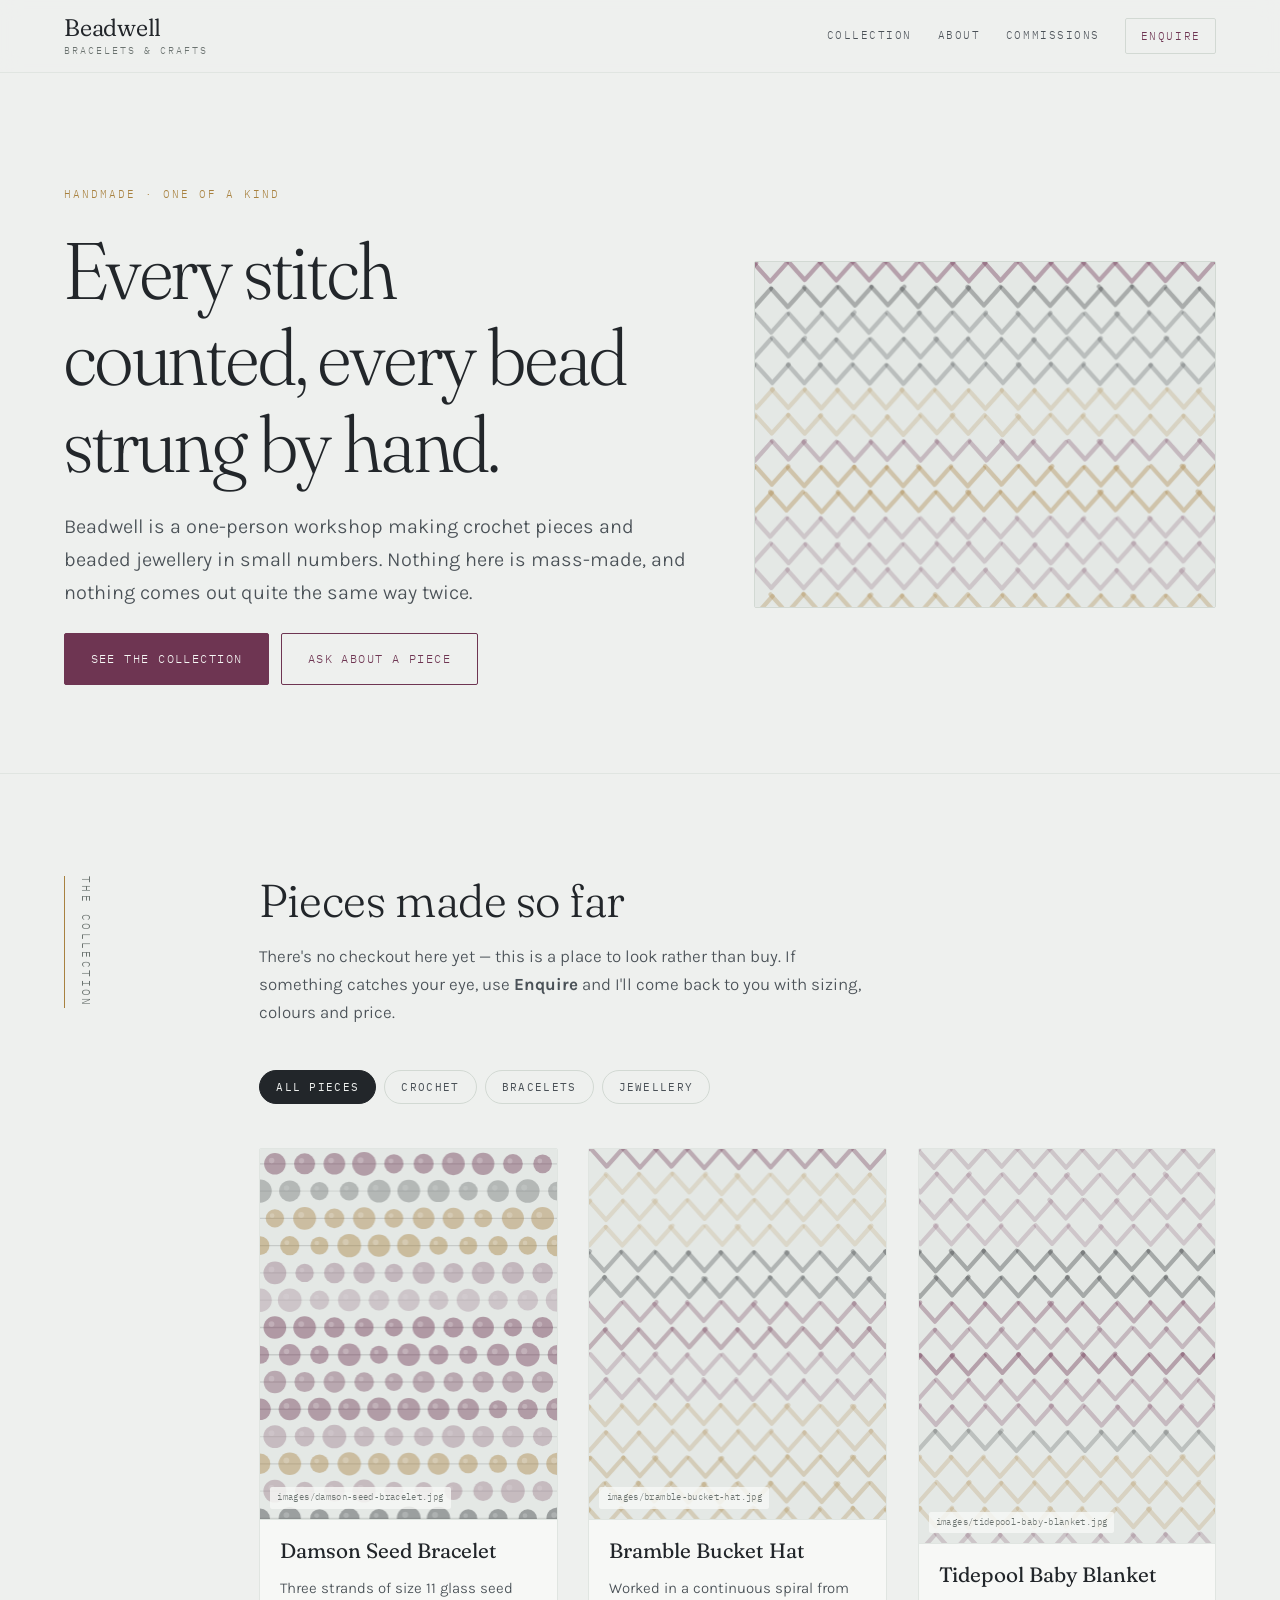
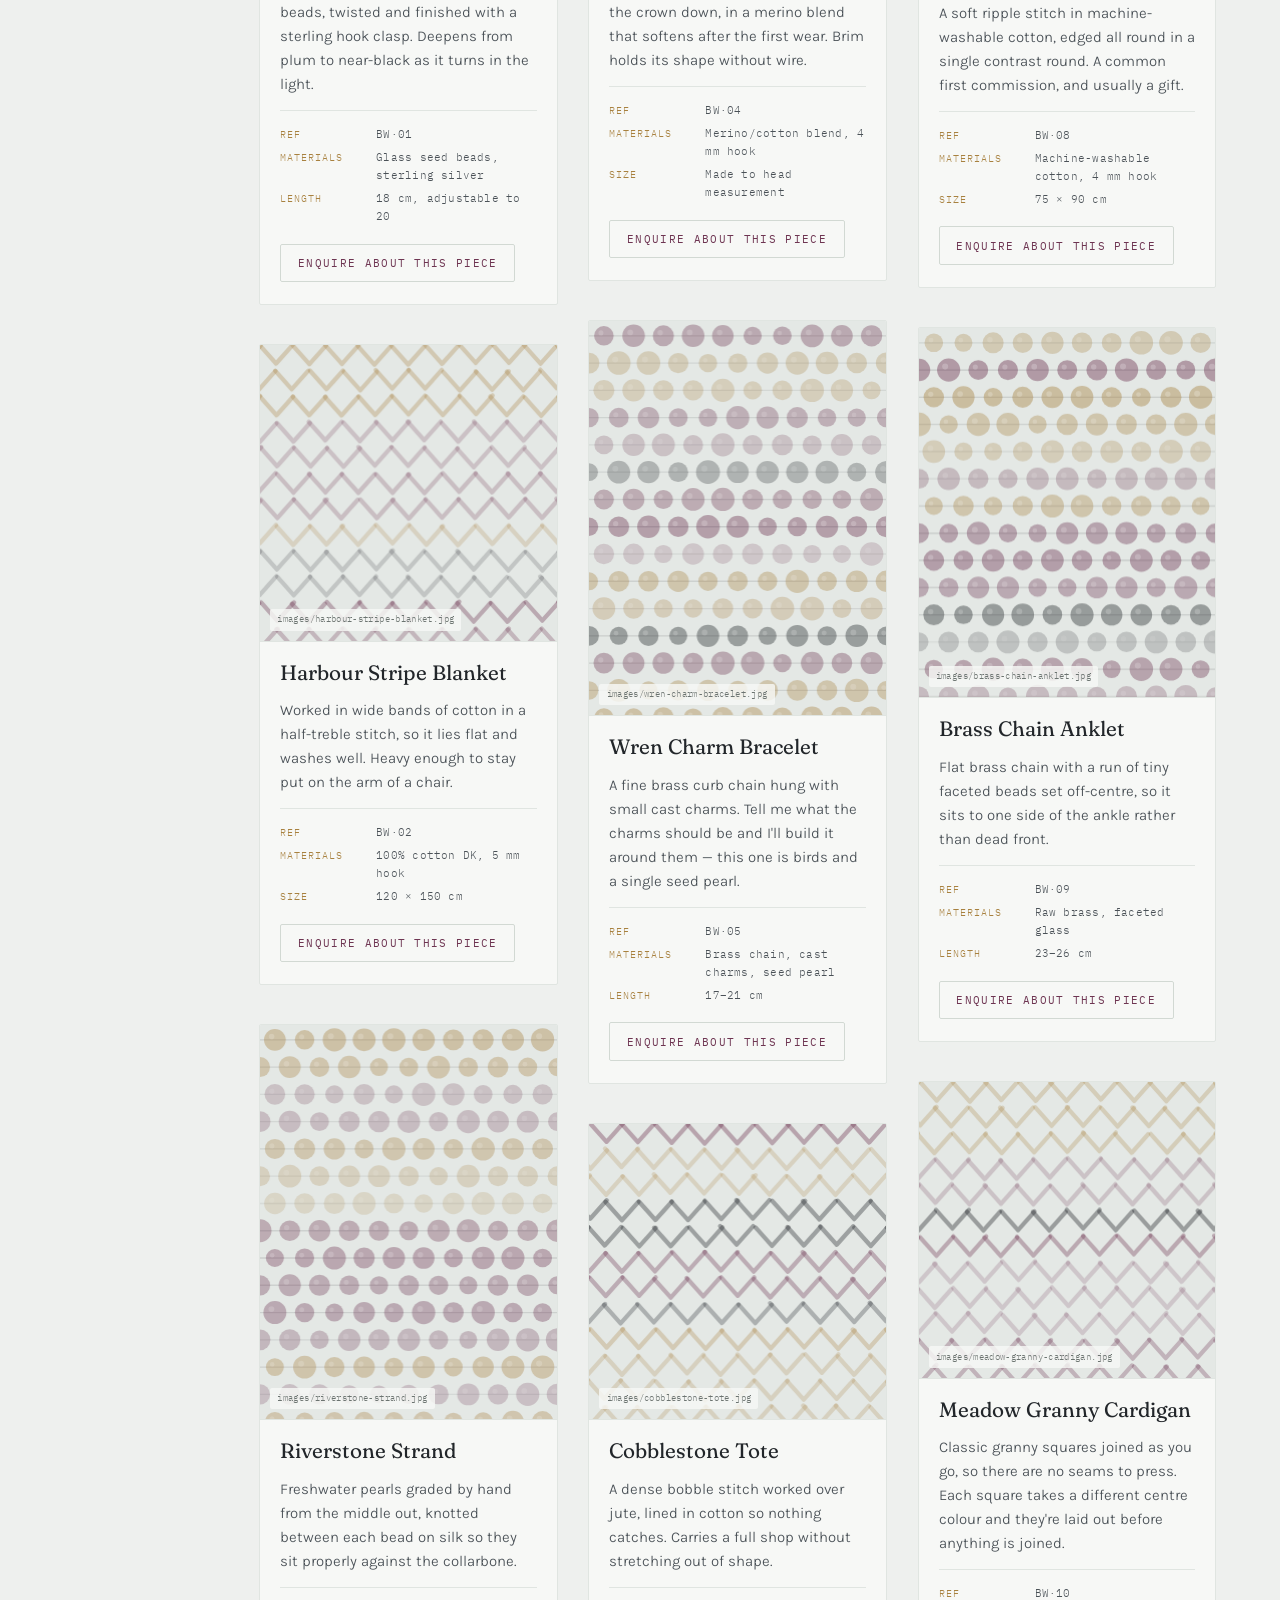
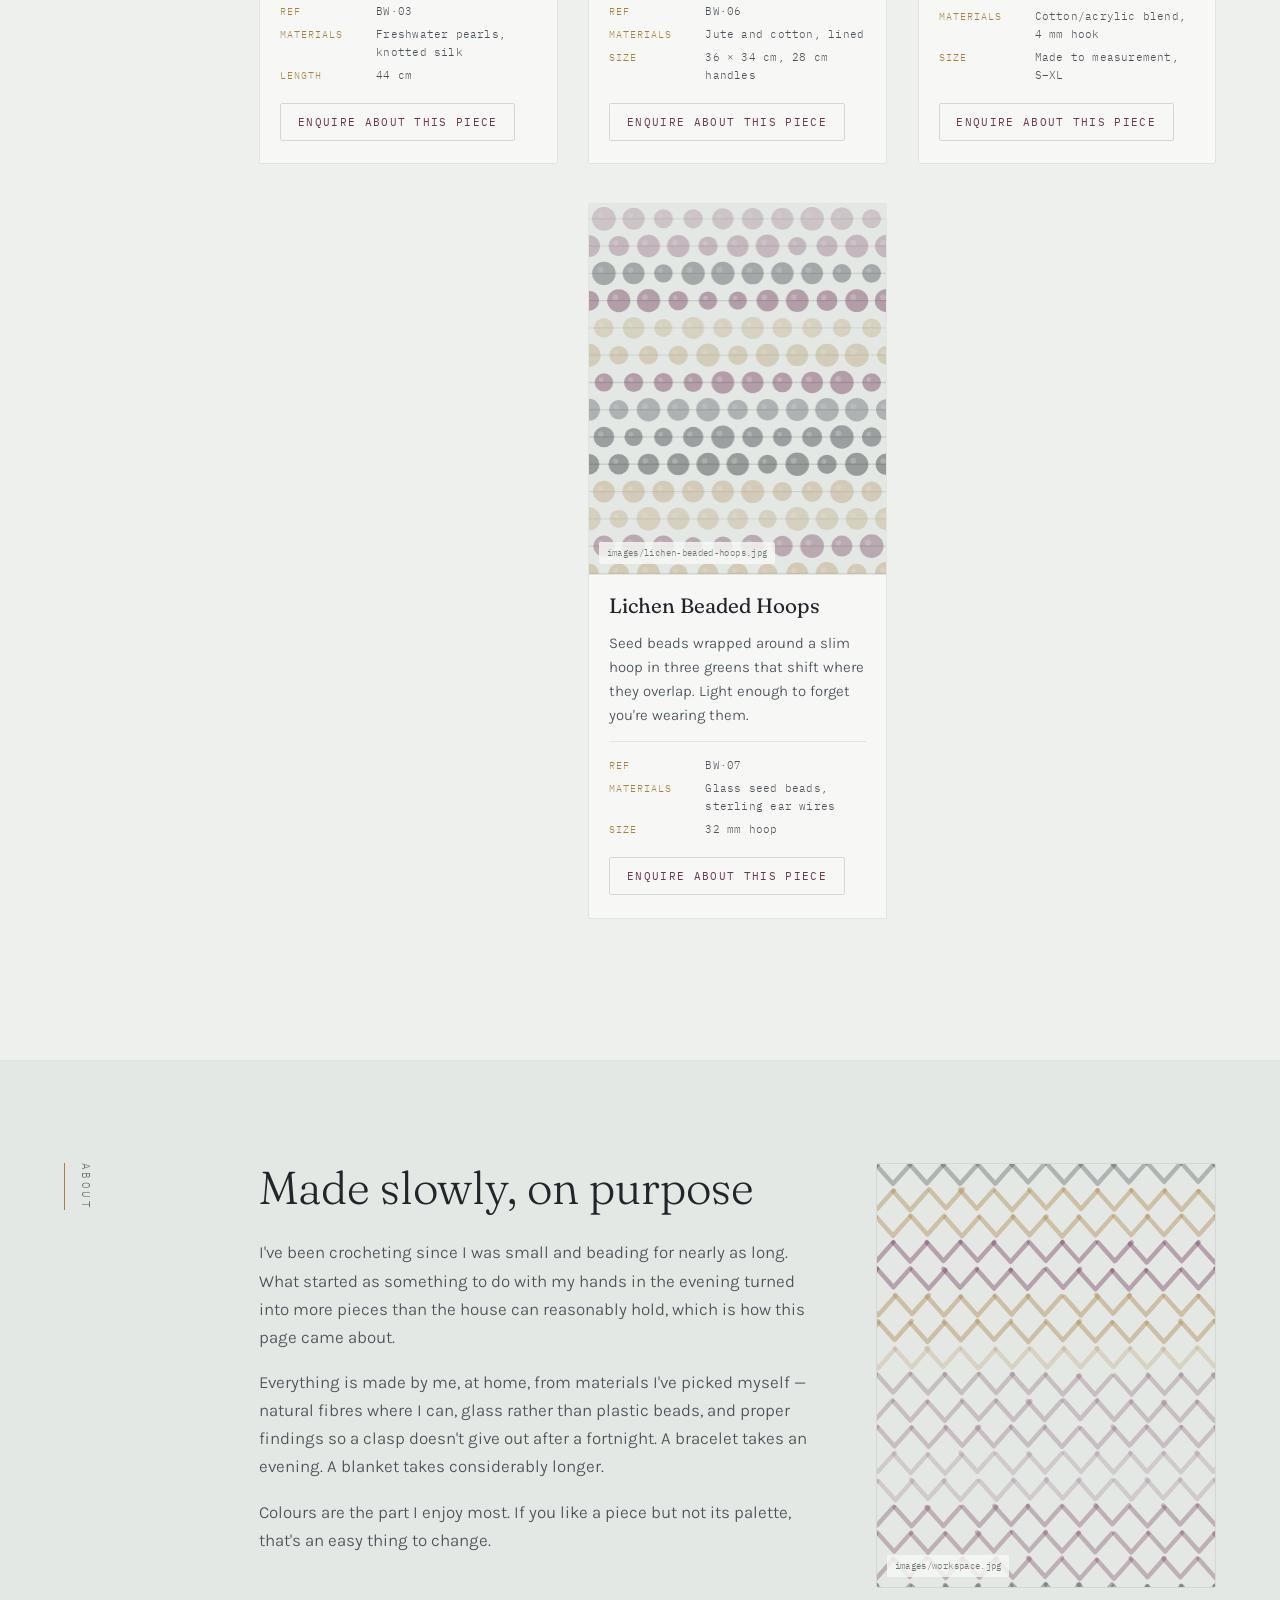
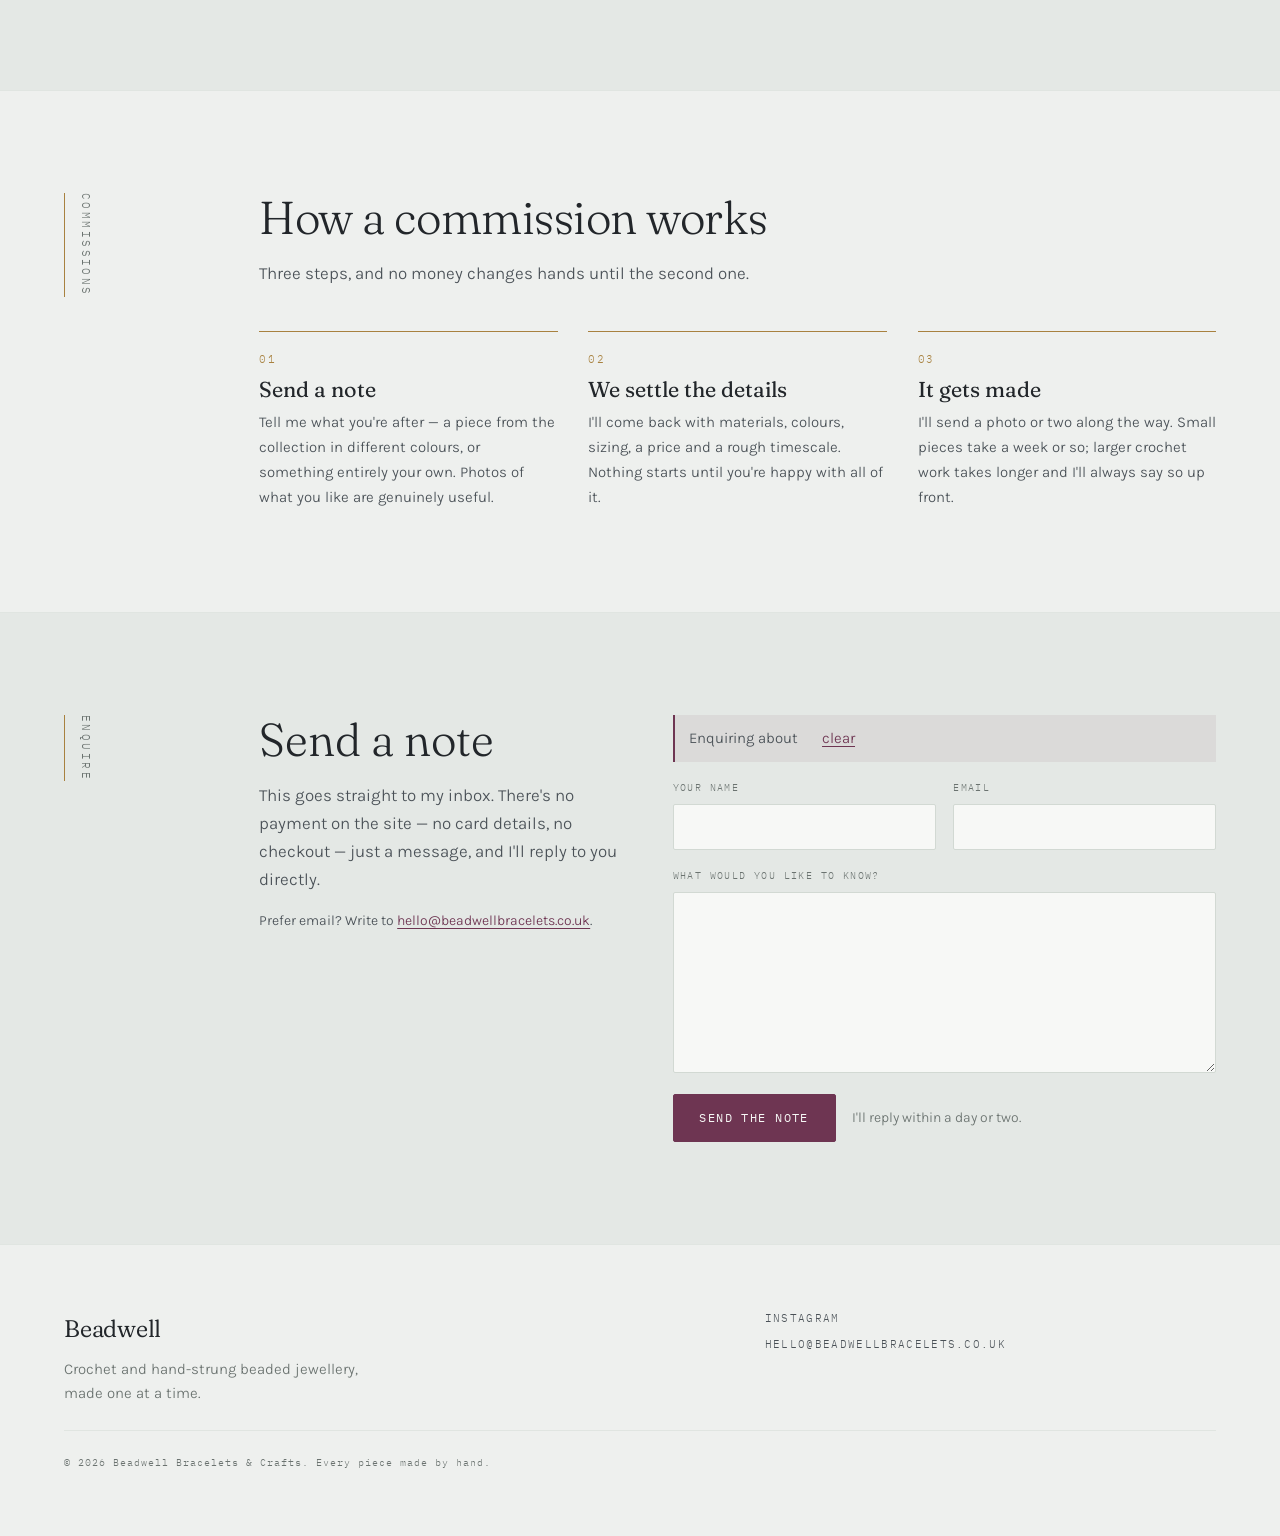
==== index.html @ 26af4a10 "Add Beadwell Bracelets & Crafts showcase site A static showcase site for crochet work and handmade b" ====
<!doctype html>
<html lang="en-GB">
<head>
<meta charset="utf-8">
<meta name="viewport" content="width=device-width, initial-scale=1">
<title>Beadwell Bracelets &amp; Crafts</title>
<meta name="description" content="A small workshop making crochet pieces and hand-strung beaded jewellery, one at a time. Browse the collection and send a note about anything that catches your eye.">
<meta name="theme-color" content="#EEF0EE">

<!-- Social sharing. Replace images/share.jpg with a 1200x630 photo when you have one. -->
<meta property="og:type" content="website">
<meta property="og:title" content="Beadwell Bracelets &amp; Crafts">
<meta property="og:description" content="Crochet pieces and hand-strung beaded jewellery, made one at a time.">
<meta property="og:image" content="images/share.jpg">

<link rel="icon" href="data:image/svg+xml,%3Csvg xmlns='http://www.w3.org/2000/svg' viewBox='0 0 32 32'%3E%3Ccircle cx='16' cy='16' r='15' fill='%236E3552'/%3E%3Ccircle cx='16' cy='16' r='6.5' fill='none' stroke='%23EEF0EE' stroke-width='2.4'/%3E%3Ccircle cx='16' cy='5.5' r='2.6' fill='%23EEF0EE'/%3E%3C/svg%3E">

<link rel="preconnect" href="https://fonts.googleapis.com">
<link rel="preconnect" href="https://fonts.gstatic.com" crossorigin>
<link rel="stylesheet" href="https://fonts.googleapis.com/css2?family=Fraunces:SOFT,WONK,opsz,wght@0..100,0..1,9..144,300..700&family=Karla:wght@300..700&family=IBM+Plex+Mono:wght@400;500&display=swap">
<link rel="stylesheet" href="assets/style.css">
</head>
<body>

<a class="skip" href="#collection">Skip to the collection</a>

<header class="site-head">
  <a class="wordmark" href="#top">
    <span class="wordmark__main">Beadwell</span>
    <span class="wordmark__sub">Bracelets &amp; Crafts</span>
  </a>
  <nav class="site-nav" aria-label="Main">
    <a href="#collection">Collection</a>
    <a href="#about">About</a>
    <a href="#commissions">Commissions</a>
    <a href="#enquire" class="nav-cta">Enquire</a>
  </nav>
</header>

<main id="top">

  <!-- ── Hero ─────────────────────────────────────────────── -->
  <section class="hero">
    <div class="hero__text">
      <p class="eyebrow reveal">Handmade · One of a kind</p>
      <h1 class="reveal">Every stitch counted, every bead strung by hand.</h1>
      <p class="lede reveal">Beadwell is a one-person workshop making crochet pieces and beaded
        jewellery in small numbers. Nothing here is mass-made, and nothing comes out quite the
        same way twice.</p>
      <div class="hero__actions reveal">
        <a class="btn btn--solid" href="#collection">See the collection</a>
        <a class="btn btn--ghost" href="#enquire">Ask about a piece</a>
      </div>
    </div>
    <figure class="hero__swatch reveal" aria-hidden="true">
      <canvas class="texture" data-texture="stitch" data-seed="beadwell-hero"></canvas>
    </figure>
  </section>

  <!-- ── Collection ───────────────────────────────────────── -->
  <section id="collection" class="section">
    <div class="spine" aria-hidden="true"><span>The Collection</span></div>

    <div class="section__body">
      <header class="section__head">
        <h2>Pieces made so far</h2>
        <p class="note">There's no checkout here yet — this is a place to look rather than buy.
          If something catches your eye, use <strong>Enquire</strong> and I'll come back to you
          with sizing, colours and price.</p>
      </header>

      <div class="filters" role="group" aria-label="Filter the collection">
        <button type="button" class="chip is-active" data-filter="all" aria-pressed="true">All pieces</button>
        <button type="button" class="chip" data-filter="crochet" aria-pressed="false">Crochet</button>
        <button type="button" class="chip" data-filter="bracelets" aria-pressed="false">Bracelets</button>
        <button type="button" class="chip" data-filter="jewellery" aria-pressed="false">Jewellery</button>
      </div>

      <!-- Each card: set --img to a real photo in images/ and it replaces the woven texture.
           Keep the ratio class to control how tall the card sits in the grid. -->
      <div class="grid" id="grid">

        <article class="piece" data-cat="bracelets">
          <div class="piece__media ratio-45" style="--img:url('images/damson-seed-bracelet.jpg')">
            <canvas class="texture" data-texture="bead" data-seed="damson-seed"></canvas>
            <span class="filehint">images/damson-seed-bracelet.jpg</span>
          </div>
          <div class="piece__body">
            <h3>Damson Seed Bracelet</h3>
            <p>Three strands of size 11 glass seed beads, twisted and finished with a sterling
              hook clasp. Deepens from plum to near-black as it turns in the light.</p>
            <dl class="spec">
              <div><dt>Ref</dt><dd>BW·01</dd></div>
              <div><dt>Materials</dt><dd>Glass seed beads, sterling silver</dd></div>
              <div><dt>Length</dt><dd>18 cm, adjustable to 20</dd></div>
            </dl>
            <button type="button" class="enquire-btn" data-piece="Damson Seed Bracelet" data-ref="BW·01">Enquire about this piece</button>
          </div>
        </article>

        <article class="piece" data-cat="crochet">
          <div class="piece__media ratio-11" style="--img:url('images/harbour-stripe-blanket.jpg')">
            <canvas class="texture" data-texture="stitch" data-seed="harbour-stripe"></canvas>
            <span class="filehint">images/harbour-stripe-blanket.jpg</span>
          </div>
          <div class="piece__body">
            <h3>Harbour Stripe Blanket</h3>
            <p>Worked in wide bands of cotton in a half-treble stitch, so it lies flat and washes
              well. Heavy enough to stay put on the arm of a chair.</p>
            <dl class="spec">
              <div><dt>Ref</dt><dd>BW·02</dd></div>
              <div><dt>Materials</dt><dd>100% cotton DK, 5 mm hook</dd></div>
              <div><dt>Size</dt><dd>120 × 150 cm</dd></div>
            </dl>
            <button type="button" class="enquire-btn" data-piece="Harbour Stripe Blanket" data-ref="BW·02">Enquire about this piece</button>
          </div>
        </article>

        <article class="piece" data-cat="jewellery">
          <div class="piece__media ratio-34" style="--img:url('images/riverstone-strand.jpg')">
            <canvas class="texture" data-texture="bead" data-seed="riverstone"></canvas>
            <span class="filehint">images/riverstone-strand.jpg</span>
          </div>
          <div class="piece__body">
            <h3>Riverstone Strand</h3>
            <p>Freshwater pearls graded by hand from the middle out, knotted between each bead on
              silk so they sit properly against the collarbone.</p>
            <dl class="spec">
              <div><dt>Ref</dt><dd>BW·03</dd></div>
              <div><dt>Materials</dt><dd>Freshwater pearls, knotted silk</dd></div>
              <div><dt>Length</dt><dd>44 cm</dd></div>
            </dl>
            <button type="button" class="enquire-btn" data-piece="Riverstone Strand" data-ref="BW·03">Enquire about this piece</button>
          </div>
        </article>

        <article class="piece" data-cat="crochet">
          <div class="piece__media ratio-45" style="--img:url('images/bramble-bucket-hat.jpg')">
            <canvas class="texture" data-texture="stitch" data-seed="bramble-hat"></canvas>
            <span class="filehint">images/bramble-bucket-hat.jpg</span>
          </div>
          <div class="piece__body">
            <h3>Bramble Bucket Hat</h3>
            <p>Worked in a continuous spiral from the crown down, in a merino blend that softens
              after the first wear. Brim holds its shape without wire.</p>
            <dl class="spec">
              <div><dt>Ref</dt><dd>BW·04</dd></div>
              <div><dt>Materials</dt><dd>Merino/cotton blend, 4 mm hook</dd></div>
              <div><dt>Size</dt><dd>Made to head measurement</dd></div>
            </dl>
            <button type="button" class="enquire-btn" data-piece="Bramble Bucket Hat" data-ref="BW·04">Enquire about this piece</button>
          </div>
        </article>

        <article class="piece" data-cat="bracelets">
          <div class="piece__media ratio-34" style="--img:url('images/wren-charm-bracelet.jpg')">
            <canvas class="texture" data-texture="bead" data-seed="wren-charm"></canvas>
            <span class="filehint">images/wren-charm-bracelet.jpg</span>
          </div>
          <div class="piece__body">
            <h3>Wren Charm Bracelet</h3>
            <p>A fine brass curb chain hung with small cast charms. Tell me what the charms should
              be and I'll build it around them — this one is birds and a single seed pearl.</p>
            <dl class="spec">
              <div><dt>Ref</dt><dd>BW·05</dd></div>
              <div><dt>Materials</dt><dd>Brass chain, cast charms, seed pearl</dd></div>
              <div><dt>Length</dt><dd>17–21 cm</dd></div>
            </dl>
            <button type="button" class="enquire-btn" data-piece="Wren Charm Bracelet" data-ref="BW·05">Enquire about this piece</button>
          </div>
        </article>

        <article class="piece" data-cat="crochet">
          <div class="piece__media ratio-11" style="--img:url('images/cobblestone-tote.jpg')">
            <canvas class="texture" data-texture="stitch" data-seed="cobblestone"></canvas>
            <span class="filehint">images/cobblestone-tote.jpg</span>
          </div>
          <div class="piece__body">
            <h3>Cobblestone Tote</h3>
            <p>A dense bobble stitch worked over jute, lined in cotton so nothing catches. Carries
              a full shop without stretching out of shape.</p>
            <dl class="spec">
              <div><dt>Ref</dt><dd>BW·06</dd></div>
              <div><dt>Materials</dt><dd>Jute and cotton, lined</dd></div>
              <div><dt>Size</dt><dd>36 × 34 cm, 28 cm handles</dd></div>
            </dl>
            <button type="button" class="enquire-btn" data-piece="Cobblestone Tote" data-ref="BW·06">Enquire about this piece</button>
          </div>
        </article>

        <article class="piece" data-cat="jewellery">
          <div class="piece__media ratio-45" style="--img:url('images/lichen-beaded-hoops.jpg')">
            <canvas class="texture" data-texture="bead" data-seed="lichen-hoops"></canvas>
            <span class="filehint">images/lichen-beaded-hoops.jpg</span>
          </div>
          <div class="piece__body">
            <h3>Lichen Beaded Hoops</h3>
            <p>Seed beads wrapped around a slim hoop in three greens that shift where they overlap.
              Light enough to forget you're wearing them.</p>
            <dl class="spec">
              <div><dt>Ref</dt><dd>BW·07</dd></div>
              <div><dt>Materials</dt><dd>Glass seed beads, sterling ear wires</dd></div>
              <div><dt>Size</dt><dd>32 mm hoop</dd></div>
            </dl>
            <button type="button" class="enquire-btn" data-piece="Lichen Beaded Hoops" data-ref="BW·07">Enquire about this piece</button>
          </div>
        </article>

        <article class="piece" data-cat="crochet">
          <div class="piece__media ratio-34" style="--img:url('images/tidepool-baby-blanket.jpg')">
            <canvas class="texture" data-texture="stitch" data-seed="tidepool"></canvas>
            <span class="filehint">images/tidepool-baby-blanket.jpg</span>
          </div>
          <div class="piece__body">
            <h3>Tidepool Baby Blanket</h3>
            <p>A soft ripple stitch in machine-washable cotton, edged all round in a single
              contrast round. A common first commission, and usually a gift.</p>
            <dl class="spec">
              <div><dt>Ref</dt><dd>BW·08</dd></div>
              <div><dt>Materials</dt><dd>Machine-washable cotton, 4 mm hook</dd></div>
              <div><dt>Size</dt><dd>75 × 90 cm</dd></div>
            </dl>
            <button type="button" class="enquire-btn" data-piece="Tidepool Baby Blanket" data-ref="BW·08">Enquire about this piece</button>
          </div>
        </article>

        <article class="piece" data-cat="bracelets">
          <div class="piece__media ratio-45" style="--img:url('images/brass-chain-anklet.jpg')">
            <canvas class="texture" data-texture="bead" data-seed="brass-anklet"></canvas>
            <span class="filehint">images/brass-chain-anklet.jpg</span>
          </div>
          <div class="piece__body">
            <h3>Brass Chain Anklet</h3>
            <p>Flat brass chain with a run of tiny faceted beads set off-centre, so it sits to one
              side of the ankle rather than dead front.</p>
            <dl class="spec">
              <div><dt>Ref</dt><dd>BW·09</dd></div>
              <div><dt>Materials</dt><dd>Raw brass, faceted glass</dd></div>
              <div><dt>Length</dt><dd>23–26 cm</dd></div>
            </dl>
            <button type="button" class="enquire-btn" data-piece="Brass Chain Anklet" data-ref="BW·09">Enquire about this piece</button>
          </div>
        </article>

        <article class="piece" data-cat="crochet">
          <div class="piece__media ratio-11" style="--img:url('images/meadow-granny-cardigan.jpg')">
            <canvas class="texture" data-texture="stitch" data-seed="meadow-cardi"></canvas>
            <span class="filehint">images/meadow-granny-cardigan.jpg</span>
          </div>
          <div class="piece__body">
            <h3>Meadow Granny Cardigan</h3>
            <p>Classic granny squares joined as you go, so there are no seams to press. Each square
              takes a different centre colour and they're laid out before anything is joined.</p>
            <dl class="spec">
              <div><dt>Ref</dt><dd>BW·10</dd></div>
              <div><dt>Materials</dt><dd>Cotton/acrylic blend, 4 mm hook</dd></div>
              <div><dt>Size</dt><dd>Made to measurement, S–XL</dd></div>
            </dl>
            <button type="button" class="enquire-btn" data-piece="Meadow Granny Cardigan" data-ref="BW·10">Enquire about this piece</button>
          </div>
        </article>

      </div>
      <p class="empty" id="empty" hidden>Nothing in that category yet — try <button type="button" class="linkish" data-filter="all">all pieces</button>.</p>
    </div>
  </section>

  <!-- ── About ────────────────────────────────────────────── -->
  <section id="about" class="section section--alt">
    <div class="spine" aria-hidden="true"><span>About</span></div>
    <div class="section__body about">
      <div class="about__text">
        <h2>Made slowly, on purpose</h2>
        <p>I've been crocheting since I was small and beading for nearly as long. What started as
          something to do with my hands in the evening turned into more pieces than the house can
          reasonably hold, which is how this page came about.</p>
        <p>Everything is made by me, at home, from materials I've picked myself — natural fibres
          where I can, glass rather than plastic beads, and proper findings so a clasp doesn't
          give out after a fortnight. A bracelet takes an evening. A blanket takes considerably
          longer.</p>
        <p>Colours are the part I enjoy most. If you like a piece but not its palette, that's an
          easy thing to change.</p>
      </div>
      <figure class="about__swatch" aria-hidden="true">
        <div class="piece__media ratio-45" style="--img:url('images/workspace.jpg')">
          <canvas class="texture" data-texture="stitch" data-seed="workbench"></canvas>
          <span class="filehint">images/workspace.jpg</span>
        </div>
      </figure>
    </div>
  </section>

  <!-- ── Commissions ──────────────────────────────────────── -->
  <section id="commissions" class="section">
    <div class="spine" aria-hidden="true"><span>Commissions</span></div>
    <div class="section__body">
      <header class="section__head">
        <h2>How a commission works</h2>
        <p class="note">Three steps, and no money changes hands until the second one.</p>
      </header>
      <ol class="steps">
        <li>
          <span class="steps__num">01</span>
          <h3>Send a note</h3>
          <p>Tell me what you're after — a piece from the collection in different colours, or
            something entirely your own. Photos of what you like are genuinely useful.</p>
        </li>
        <li>
          <span class="steps__num">02</span>
          <h3>We settle the details</h3>
          <p>I'll come back with materials, colours, sizing, a price and a rough timescale. Nothing
            starts until you're happy with all of it.</p>
        </li>
        <li>
          <span class="steps__num">03</span>
          <h3>It gets made</h3>
          <p>I'll send a photo or two along the way. Small pieces take a week or so; larger crochet
            work takes longer and I'll always say so up front.</p>
        </li>
      </ol>
    </div>
  </section>

  <!-- ── Enquire ──────────────────────────────────────────── -->
  <section id="enquire" class="section section--alt">
    <div class="spine" aria-hidden="true"><span>Enquire</span></div>
    <div class="section__body enquire">
      <div class="enquire__intro">
        <h2>Send a note</h2>
        <p>This goes straight to my inbox. There's no payment on the site — no card details, no
          checkout — just a message, and I'll reply to you directly.</p>
        <p class="fineprint">Prefer email? Write to
          <!-- EDIT: swap this for your real address (it appears twice: here and in the footer). -->
          <a href="mailto:hello@beadwellbracelets.co.uk">hello@beadwellbracelets.co.uk</a>.</p>
      </div>

      <form class="form" name="enquiry" method="POST" data-netlify="true" netlify-honeypot="bot-field" action="/thanks.html">
        <input type="hidden" name="form-name" value="enquiry">
        <p class="hp"><label>Leave this empty <input name="bot-field" tabindex="-1" autocomplete="off"></label></p>

        <div class="field-row" id="about-piece" hidden>
          <p class="about-piece__label">
            Enquiring about <strong id="about-piece__name"></strong>
            <span class="mono" id="about-piece__ref"></span>
            <button type="button" class="linkish" id="clear-piece">clear</button>
          </p>
          <input type="hidden" name="piece" id="piece-field" value="">
        </div>

        <div class="field-row two">
          <p class="field">
            <label for="name">Your name</label>
            <input id="name" name="name" type="text" autocomplete="name" required>
          </p>
          <p class="field">
            <label for="email">Email</label>
            <input id="email" name="email" type="email" autocomplete="email" required>
          </p>
        </div>

        <p class="field">
          <label for="message">What would you like to know?</label>
          <textarea id="message" name="message" rows="6" required></textarea>
        </p>

        <div class="form__foot">
          <button type="submit" class="btn btn--solid">Send the note</button>
          <span class="fineprint">I'll reply within a day or two.</span>
        </div>
        <p class="form__status" id="form-status" role="status" hidden></p>
      </form>
    </div>
  </section>

</main>

<footer class="site-foot">
  <div class="site-foot__brand">
    <span class="wordmark__main">Beadwell</span>
    <p>Crochet and hand-strung beaded jewellery, made one at a time.</p>
  </div>
  <nav class="site-foot__links" aria-label="Footer">
    <!-- EDIT: point this at your real Instagram handle, or delete the line. -->
    <a href="https://instagram.com/" rel="me noopener" target="_blank">Instagram</a>
    <a href="mailto:hello@beadwellbracelets.co.uk">hello@beadwellbracelets.co.uk</a>
  </nav>
  <p class="site-foot__legal">© <span id="year">2026</span> Beadwell Bracelets &amp; Crafts. Every piece made by hand.</p>
</footer>

<script src="assets/app.js"></script>
</body>
</html>
---- assets/style.css ----
/* ============================================================
   Beadwell Bracelets & Crafts
   Palette is defined once as tokens below. Change a colour here
   and it changes everywhere on the site.
   ============================================================ */

:root {
  /* Light — cool chalk ground, damson accent, brass hairlines */
  --paper:      #EEF0EE;
  --paper-2:    #E4E8E5;
  --card:       #F7F8F6;
  --ink:        #22262A;
  --ink-soft:   #4A5157;
  --muted:      #6B7370;
  --line:       #D2D9D3;
  --line-soft:  #E0E5E1;
  --accent:     #6E3552;
  --accent-ink: #F7F8F6;   /* text on top of --accent */
  --accent-dim: #8E5271;
  --brass:      #A8813F;

  --font-display: "Fraunces", "Iowan Old Style", Georgia, serif;
  --font-body:    "Karla", "Helvetica Neue", Arial, sans-serif;
  --font-mono:    "IBM Plex Mono", ui-monospace, "SFMono-Regular", Menlo, monospace;

  --measure: 62ch;
  --gutter: clamp(1.25rem, 5vw, 5rem);
  --gap: clamp(1.25rem, 2.4vw, 2rem);
  --radius: 2px;

  color-scheme: light;
}

/* Dark: applies for a dark OS unless the viewer explicitly chose light */
@media (prefers-color-scheme: dark) {
  :root:not([data-theme="light"]) {
    --paper:      #15181A;
    --paper-2:    #1B1F21;
    --card:       #1F2426;
    --ink:        #E7EBE8;
    --ink-soft:   #BFC7C2;
    --muted:      #939C97;
    --line:       #2E3538;
    --line-soft:  #262C2E;
    --accent:     #D294B1;
    --accent-ink: #1A1013;
    --accent-dim: #B97D9C;
    --brass:      #C9A566;
    color-scheme: dark;
  }
}

/* ...and again for an explicit dark choice, so the toggle wins either way */
:root[data-theme="dark"] {
  --paper:      #15181A;
  --paper-2:    #1B1F21;
  --card:       #1F2426;
  --ink:        #E7EBE8;
  --ink-soft:   #BFC7C2;
  --muted:      #939C97;
  --line:       #2E3538;
  --line-soft:  #262C2E;
  --accent:     #D294B1;
  --accent-ink: #1A1013;
  --accent-dim: #B97D9C;
  --brass:      #C9A566;
  color-scheme: dark;
}

/* ── Base ──────────────────────────────────────────────── */

*, *::before, *::after { box-sizing: border-box; }

html { scroll-behavior: smooth; scroll-padding-top: 5.5rem; }

body {
  margin: 0;
  background: var(--paper);
  color: var(--ink);
  font-family: var(--font-body);
  font-size: 1.0625rem;
  line-height: 1.65;
  font-weight: 350;
  -webkit-font-smoothing: antialiased;
}

h1, h2, h3 {
  font-family: var(--font-display);
  font-weight: 400;
  font-variation-settings: "SOFT" 40, "WONK" 1;
  line-height: 1.08;
  text-wrap: balance;
  margin: 0;
}

p { margin: 0; }
img { max-width: 100%; display: block; }

a { color: var(--accent); text-decoration-thickness: 1px; text-underline-offset: 3px; }
a:hover { color: var(--accent-dim); }

:focus-visible {
  outline: 2px solid var(--accent);
  outline-offset: 3px;
  border-radius: var(--radius);
}

.skip {
  position: absolute; left: -9999px;
  background: var(--accent); color: var(--accent-ink);
  padding: .75rem 1rem; z-index: 100;
}
.skip:focus { left: 1rem; top: 1rem; }

/* ── Small shared bits ─────────────────────────────────── */

.eyebrow {
  font-family: var(--font-mono);
  font-size: .6875rem;
  letter-spacing: .18em;
  text-transform: uppercase;
  color: var(--brass);
  margin: 0;
}

.mono { font-family: var(--font-mono); font-size: .7rem; letter-spacing: .06em; }

.note, .lede { color: var(--ink-soft); max-width: var(--measure); }
.lede { font-size: clamp(1.0625rem, 1.6vw, 1.25rem); }

.fineprint { font-size: .875rem; color: var(--muted); }

.linkish {
  background: none; border: 0; padding: 0;
  font: inherit; color: var(--accent); cursor: pointer;
  text-decoration: underline; text-underline-offset: 3px;
}

.btn {
  display: inline-flex; align-items: center; justify-content: center;
  font-family: var(--font-mono);
  font-size: .75rem; letter-spacing: .12em; text-transform: uppercase;
  padding: .95rem 1.6rem;
  border-radius: var(--radius);
  border: 1px solid var(--accent);
  text-decoration: none;
  cursor: pointer;
  transition: background-color .2s ease, color .2s ease, transform .2s ease;
}
.btn--solid { background: var(--accent); color: var(--accent-ink); }
.btn--solid:hover { background: var(--accent-dim); border-color: var(--accent-dim); color: var(--accent-ink); transform: translateY(-1px); }
.btn--ghost { background: transparent; color: var(--accent); }
.btn--ghost:hover { background: color-mix(in srgb, var(--accent) 10%, transparent); color: var(--accent); }

/* ── Header ────────────────────────────────────────────── */

.site-head {
  position: sticky; top: 0; z-index: 50;
  display: flex; align-items: center; justify-content: space-between;
  gap: 1rem;
  padding: 1rem var(--gutter);
  background: color-mix(in srgb, var(--paper) 88%, transparent);
  backdrop-filter: blur(10px);
  border-bottom: 1px solid var(--line-soft);
}

.wordmark { text-decoration: none; color: var(--ink); display: grid; line-height: 1; }
.wordmark__main {
  font-family: var(--font-display);
  font-variation-settings: "SOFT" 60, "WONK" 1, "opsz" 40;
  font-size: 1.5rem; letter-spacing: -.01em;
}
.wordmark__sub {
  font-family: var(--font-mono);
  font-size: .625rem; letter-spacing: .2em; text-transform: uppercase;
  color: var(--muted); margin-top: .35rem;
}

.site-nav { display: flex; align-items: center; gap: clamp(.9rem, 2vw, 1.9rem); }
.site-nav a {
  font-family: var(--font-mono);
  font-size: .6875rem; letter-spacing: .14em; text-transform: uppercase;
  color: var(--ink-soft); text-decoration: none;
  padding: .35rem 0;
  border-bottom: 1px solid transparent;
}
.site-nav a:hover { color: var(--accent); border-bottom-color: var(--accent); }
.site-nav .nav-cta {
  border: 1px solid var(--line);
  border-radius: var(--radius);
  padding: .5rem .9rem;
  color: var(--accent);
}
.site-nav .nav-cta:hover { background: var(--accent); color: var(--accent-ink); border-color: var(--accent); }

@media (max-width: 33rem) {
  .site-nav a:not(.nav-cta) { display: none; }
}

/* ── Hero ──────────────────────────────────────────────── */

.hero {
  display: grid;
  gap: clamp(2rem, 5vw, 4rem);
  align-items: center;
  padding: clamp(3rem, 9vw, 7rem) var(--gutter) clamp(3rem, 7vw, 5.5rem);
  border-bottom: 1px solid var(--line-soft);
}
@media (min-width: 60rem) {
  .hero { grid-template-columns: 1.15fr .85fr; }
}

.hero__text { display: flex; flex-direction: column; gap: 1.5rem; align-items: flex-start; }

.hero h1 {
  font-size: clamp(2.6rem, 6.4vw, 5rem);
  font-variation-settings: "SOFT" 50, "WONK" 1, "opsz" 120;
  font-weight: 300;
  max-width: 15ch;
  letter-spacing: -.015em;
}

.hero__actions { display: flex; flex-wrap: wrap; gap: .75rem; }

.hero__swatch { margin: 0; }
.hero__swatch canvas {
  width: 100%;
  aspect-ratio: 4 / 3;
  display: block;
  border: 1px solid var(--line);
  border-radius: var(--radius);
}

/* ── Section shell (spine + body) ──────────────────────── */

.section {
  display: grid;
  gap: var(--gap);
  padding: clamp(3.5rem, 8vw, 6.5rem) var(--gutter);
  border-bottom: 1px solid var(--line-soft);
}
.section--alt { background: var(--paper-2); }

@media (min-width: 64rem) {
  .section { grid-template-columns: 9rem minmax(0, 1fr); gap: clamp(2rem, 4vw, 4rem); }
}

.spine { display: none; }
@media (min-width: 64rem) {
  .spine { display: block; }
  .spine span {
    position: sticky; top: 8rem;
    display: block;
    writing-mode: vertical-rl;
    font-family: var(--font-mono);
    font-size: .6875rem; letter-spacing: .22em; text-transform: uppercase;
    color: var(--muted);
    padding-left: .75rem;
    border-left: 1px solid var(--brass);
  }
}

.section__body { display: flex; flex-direction: column; gap: clamp(1.75rem, 3.5vw, 2.75rem); min-width: 0; }
.section__head { display: flex; flex-direction: column; gap: 1rem; }
.section__head h2 { font-size: clamp(1.9rem, 3.6vw, 3rem); font-weight: 300; letter-spacing: -.01em; }

/* ── Filters ───────────────────────────────────────────── */

.filters { display: flex; flex-wrap: wrap; gap: .5rem; }
.chip {
  font-family: var(--font-mono);
  font-size: .6875rem; letter-spacing: .12em; text-transform: uppercase;
  padding: .55rem 1rem;
  background: transparent;
  color: var(--ink-soft);
  border: 1px solid var(--line);
  border-radius: 999px;
  cursor: pointer;
  transition: background-color .18s ease, color .18s ease, border-color .18s ease;
}
.chip:hover { border-color: var(--accent); color: var(--accent); }
.chip.is-active { background: var(--ink); border-color: var(--ink); color: var(--paper); }

/* ── Gallery: true masonry via CSS columns ─────────────── */

.grid { columns: 1; column-gap: var(--gap); }
@media (min-width: 40rem) { .grid { columns: 2; } }
@media (min-width: 74rem) { .grid { columns: 3; } }

.piece {
  break-inside: avoid;
  -webkit-column-break-inside: avoid;
  display: inline-block;
  width: 100%;
  margin: 0 0 var(--gap);
  background: var(--card);
  border: 1px solid var(--line-soft);
  border-radius: var(--radius);
  overflow: hidden;
  transition: border-color .25s ease, transform .25s ease;
}
.piece:hover { border-color: var(--line); transform: translateY(-2px); }
.piece[hidden] { display: none; }

.piece__media {
  position: relative;
  overflow: hidden;
  background: var(--paper-2);
  border-bottom: 1px solid var(--line-soft);
}
.ratio-45 { aspect-ratio: 4 / 5; }
.ratio-11 { aspect-ratio: 1 / 1; }
.ratio-34 { aspect-ratio: 3 / 4; }

.piece__media canvas { position: absolute; inset: 0; width: 100%; height: 100%; display: block; }

/* The real photo sits on top of the generated texture.
   If images/<name>.jpg doesn't exist yet, this layer simply
   doesn't paint and the woven texture shows through. */
.piece__media::after {
  content: "";
  position: absolute; inset: 0;
  background-image: var(--img);
  background-size: cover;
  background-position: center;
  transition: transform .5s ease;
}
.piece:hover .piece__media::after { transform: scale(1.03); }

/* Filename hint — covered up the moment a real photo is added */
.filehint {
  position: absolute; left: .625rem; bottom: .625rem; z-index: 1;
  font-family: var(--font-mono); font-size: .5625rem; letter-spacing: .04em;
  color: var(--muted);
  background: color-mix(in srgb, var(--card) 82%, transparent);
  padding: .2rem .45rem;
  border-radius: var(--radius);
}

.piece__body { display: flex; flex-direction: column; gap: .875rem; padding: 1.25rem 1.25rem 1.4rem; }
.piece__body h3 {
  font-size: 1.3rem;
  font-variation-settings: "SOFT" 50, "WONK" 1, "opsz" 24;
}
.piece__body > p { font-size: .9375rem; color: var(--ink-soft); line-height: 1.6; }

/* Spec block — the "colour card" idea */
.spec {
  margin: 0;
  display: grid; gap: .3rem;
  padding-top: .875rem;
  border-top: 1px solid var(--line-soft);
  font-family: var(--font-mono);
  font-size: .6875rem;
  letter-spacing: .02em;
}
.spec > div { display: grid; grid-template-columns: 5.5rem minmax(0, 1fr); gap: .5rem; }
.spec dt { color: var(--brass); text-transform: uppercase; font-size: .625rem; letter-spacing: .1em; padding-top: .12rem; }
.spec dd { margin: 0; color: var(--ink-soft); }

.enquire-btn {
  align-self: flex-start;
  margin-top: .25rem;
  font-family: var(--font-mono);
  font-size: .6875rem; letter-spacing: .12em; text-transform: uppercase;
  background: transparent;
  color: var(--accent);
  border: 1px solid var(--line);
  border-radius: var(--radius);
  padding: .7rem 1.05rem;
  cursor: pointer;
  transition: background-color .18s ease, color .18s ease, border-color .18s ease;
}
.enquire-btn:hover { background: var(--accent); color: var(--accent-ink); border-color: var(--accent); }

.empty { color: var(--muted); }

/* ── About ─────────────────────────────────────────────── */

.about { display: grid; gap: clamp(1.75rem, 4vw, 3.5rem); }
@media (min-width: 56rem) { .about { grid-template-columns: 1.25fr .75fr; align-items: start; } }
.about__text { display: flex; flex-direction: column; gap: 1.1rem; max-width: var(--measure); }
.about__text h2 { font-size: clamp(1.9rem, 3.6vw, 3rem); font-weight: 300; margin-bottom: .5rem; }
.about__text p { color: var(--ink-soft); }
.about__swatch { margin: 0; }
.about__swatch .piece__media { border: 1px solid var(--line); border-radius: var(--radius); }

/* ── Commissions ───────────────────────────────────────── */

.steps { list-style: none; margin: 0; padding: 0; display: grid; gap: var(--gap); counter-reset: none; }
@media (min-width: 52rem) { .steps { grid-template-columns: repeat(3, 1fr); } }
.steps li {
  display: flex; flex-direction: column; gap: .6rem;
  padding-top: 1.1rem;
  border-top: 1px solid var(--brass);
}
.steps__num { font-family: var(--font-mono); font-size: .6875rem; letter-spacing: .14em; color: var(--brass); }
.steps h3 { font-size: 1.35rem; }
.steps p { color: var(--ink-soft); font-size: .9375rem; }

/* ── Enquire form ──────────────────────────────────────── */

.enquire { display: grid; gap: clamp(1.75rem, 4vw, 3.5rem); align-items: start; }
@media (min-width: 56rem) { .enquire { grid-template-columns: .8fr 1.2fr; } }
.enquire__intro { display: flex; flex-direction: column; gap: 1rem; }
.enquire__intro h2 { font-size: clamp(1.9rem, 3.6vw, 3rem); font-weight: 300; }
.enquire__intro p { color: var(--ink-soft); }

.form { display: flex; flex-direction: column; gap: 1.1rem; }
.field-row { margin: 0; display: grid; gap: 1.1rem; }
.field-row.two { grid-template-columns: 1fr; }
@media (min-width: 34rem) { .field-row.two { grid-template-columns: 1fr 1fr; } }

.field { display: grid; gap: .45rem; margin: 0; }
.field label {
  font-family: var(--font-mono);
  font-size: .625rem; letter-spacing: .14em; text-transform: uppercase;
  color: var(--muted);
}
.field input, .field textarea {
  font-family: var(--font-body);
  font-size: 1rem;
  color: var(--ink);
  background: var(--card);
  border: 1px solid var(--line);
  border-radius: var(--radius);
  padding: .8rem .9rem;
  width: 100%;
  transition: border-color .18s ease;
}
.field input:focus, .field textarea:focus { border-color: var(--accent); }
.field textarea { resize: vertical; line-height: 1.6; }

.about-piece__label {
  display: flex; flex-wrap: wrap; align-items: baseline; gap: .5rem;
  font-size: .9375rem;
  color: var(--ink-soft);
  background: color-mix(in srgb, var(--accent) 8%, transparent);
  border-left: 2px solid var(--accent);
  padding: .7rem .9rem;
  margin: 0;
}
.about-piece__label .mono { color: var(--brass); }

.form__foot { display: flex; flex-wrap: wrap; align-items: center; gap: 1rem; margin-top: .25rem; }
.form__status {
  margin: 0; padding: .8rem .9rem;
  border-left: 2px solid var(--brass);
  background: color-mix(in srgb, var(--brass) 10%, transparent);
  font-size: .9375rem;
}

/* Honeypot — hidden from people, visible to bots */
.hp { position: absolute; left: -9999px; }

/* ── Footer ────────────────────────────────────────────── */

.site-foot {
  display: grid; gap: 1.5rem;
  padding: clamp(2.5rem, 6vw, 4rem) var(--gutter);
  background: var(--paper);
}
@media (min-width: 52rem) {
  .site-foot { grid-template-columns: 1.5fr 1fr; align-items: start; }
  .site-foot__legal { grid-column: 1 / -1; }
}
.site-foot__brand p { color: var(--muted); font-size: .9375rem; max-width: 34ch; margin-top: .5rem; }
.site-foot__links { display: flex; flex-direction: column; gap: .5rem; }
.site-foot__links a {
  font-family: var(--font-mono); font-size: .6875rem;
  letter-spacing: .12em; text-transform: uppercase;
  text-decoration: none; color: var(--ink-soft);
}
.site-foot__links a:hover { color: var(--accent); }
.site-foot__legal {
  font-family: var(--font-mono); font-size: .625rem; letter-spacing: .1em;
  color: var(--muted);
  padding-top: 1.5rem;
  border-top: 1px solid var(--line-soft);
  margin: 0;
}

/* ── Reveal on scroll ──────────────────────────────────── */

.reveal, .piece { --reveal-y: 12px; }
.js .reveal, .js .piece.will-reveal {
  opacity: 0;
  transform: translateY(var(--reveal-y));
  transition: opacity .6s ease, transform .6s ease;
}
.js .reveal.is-in, .js .piece.will-reveal.is-in { opacity: 1; transform: none; }

@media (prefers-reduced-motion: reduce) {
  html { scroll-behavior: auto; }
  *, *::before, *::after {
    animation-duration: .01ms !important;
    transition-duration: .01ms !important;
  }
  .js .reveal, .js .piece.will-reveal { opacity: 1; transform: none; }
}
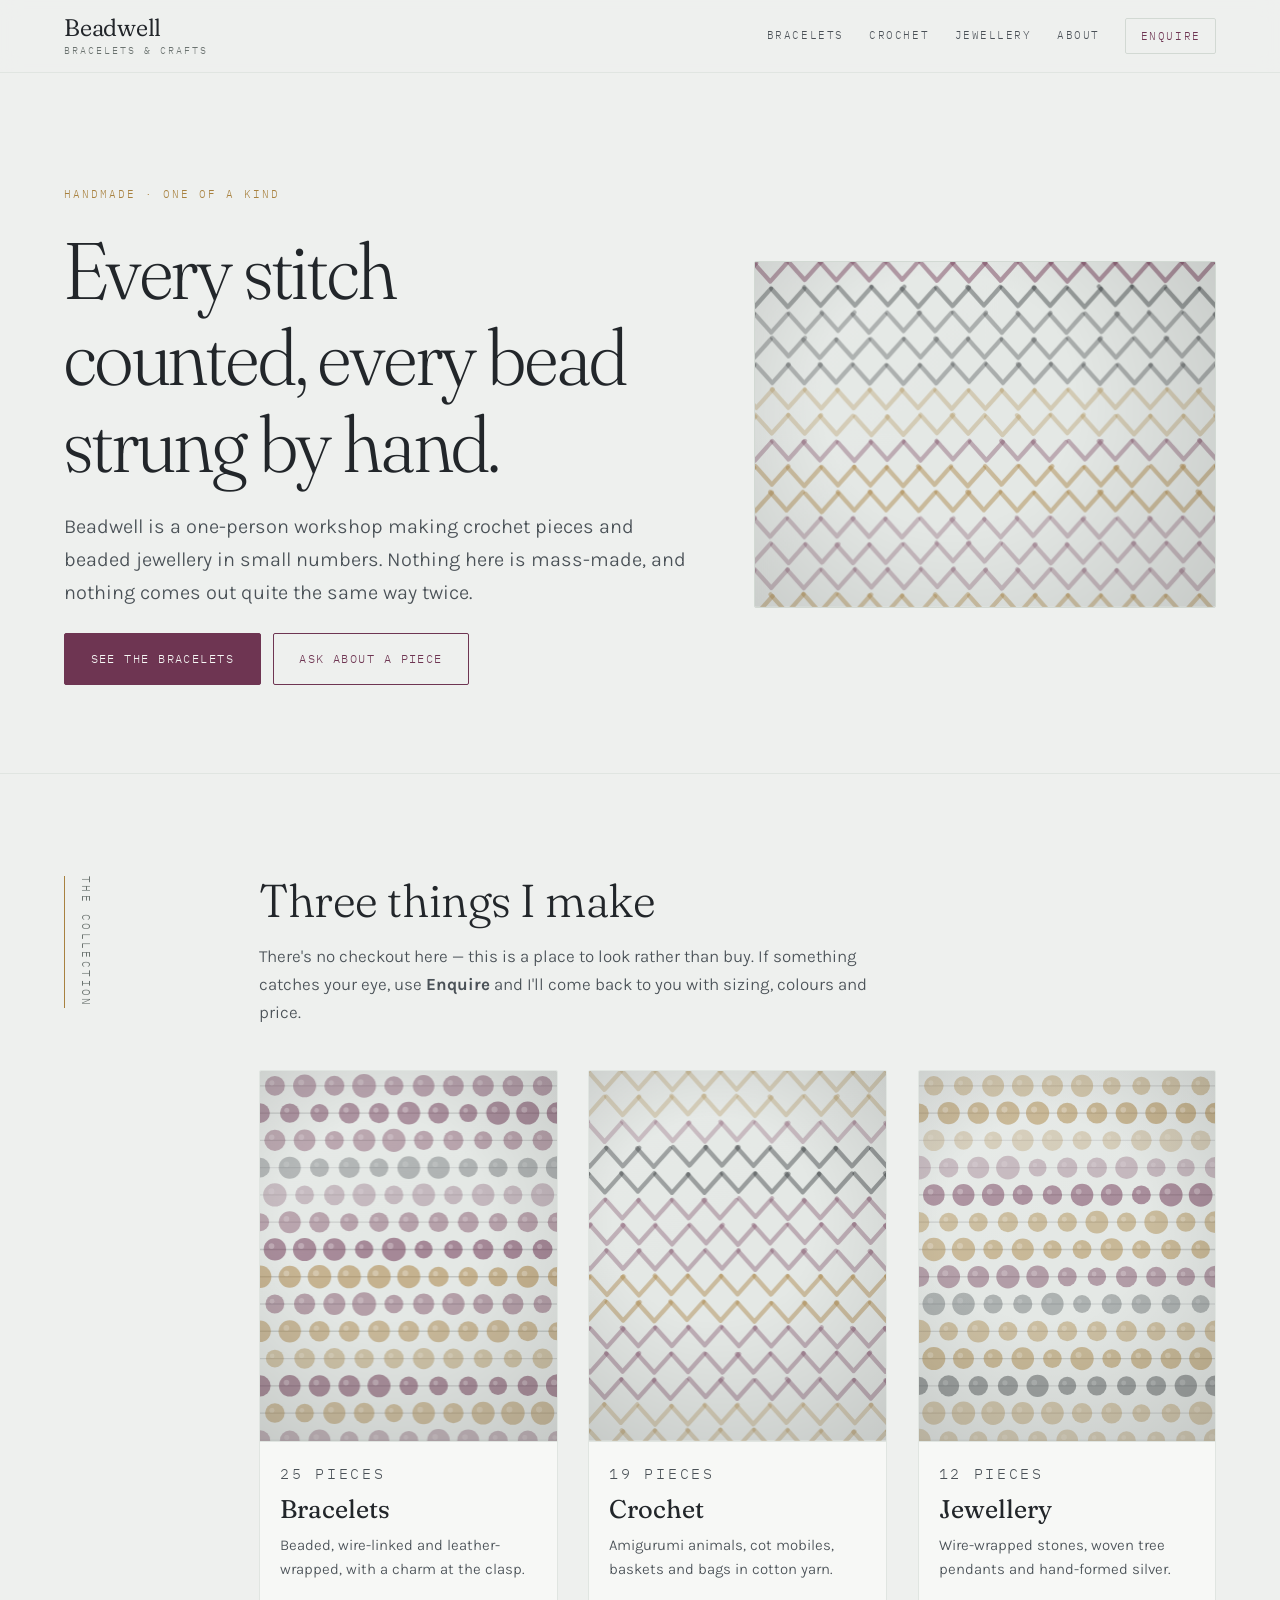
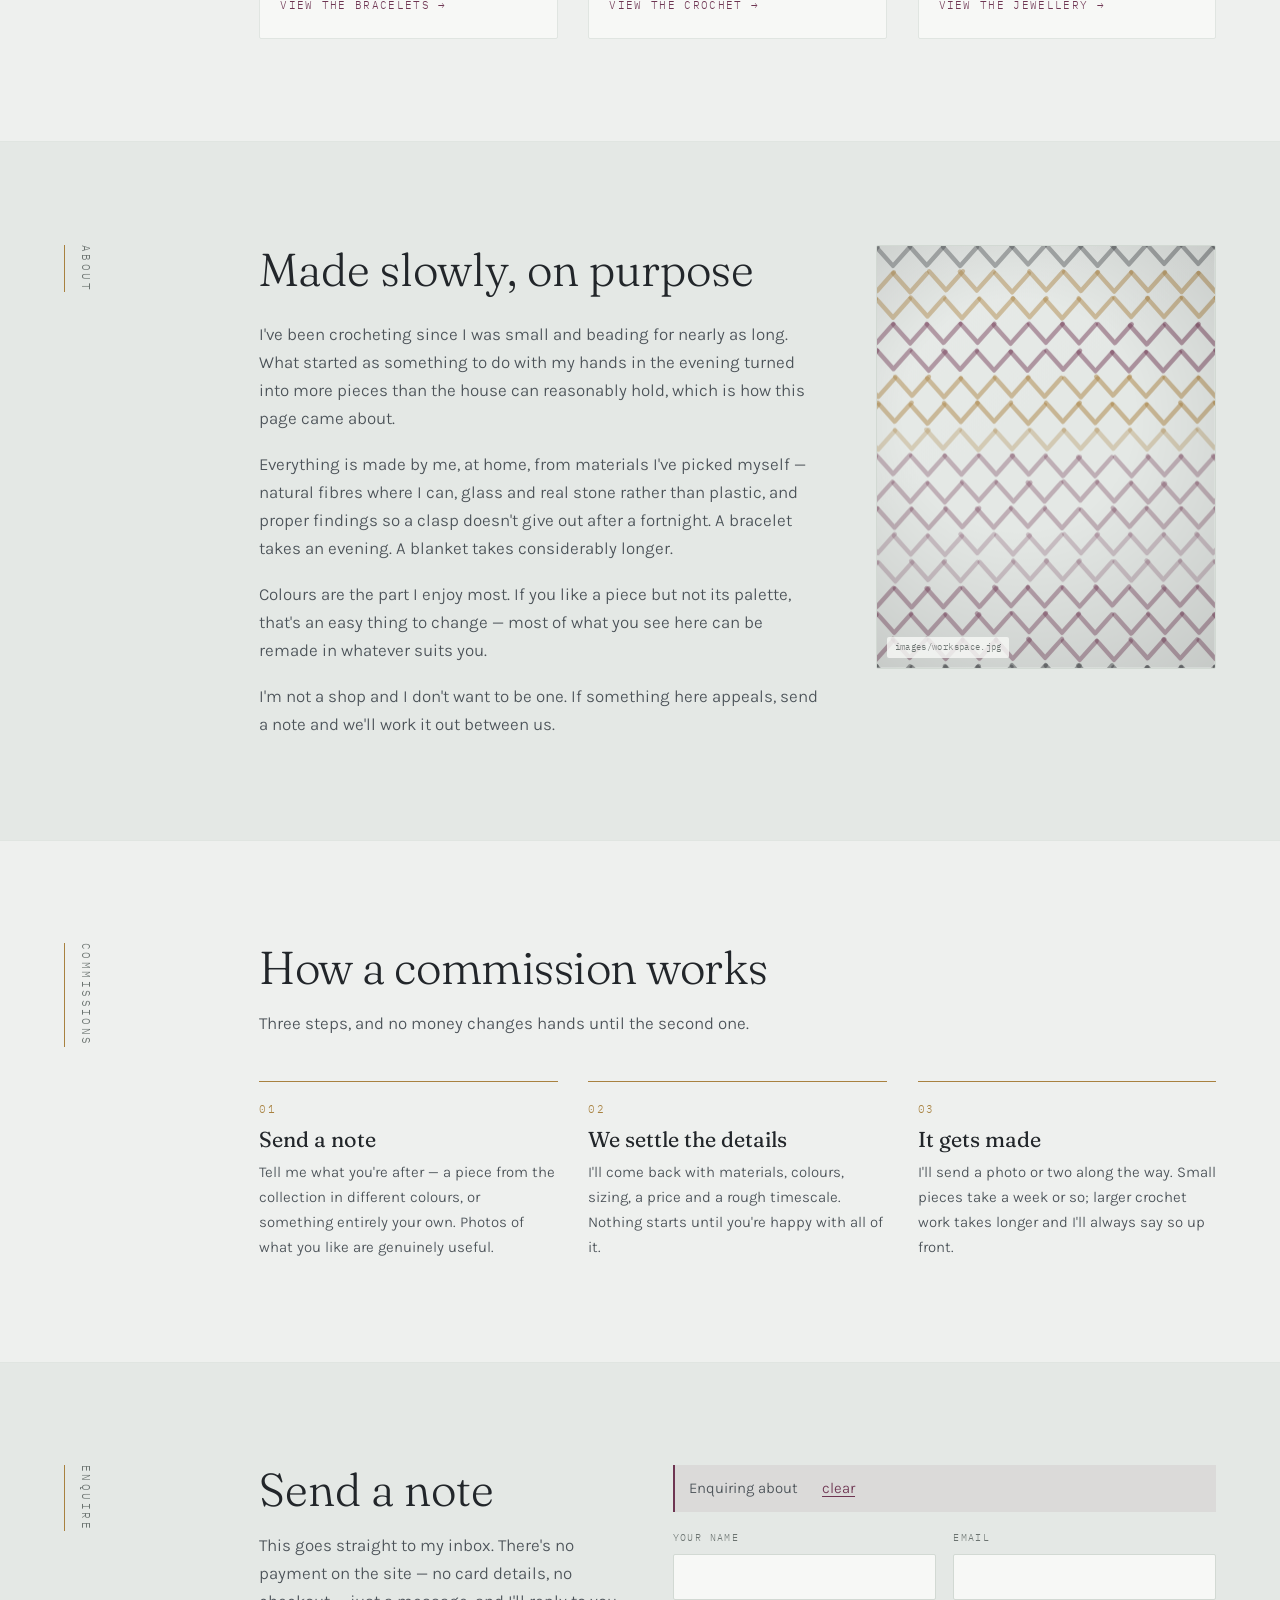
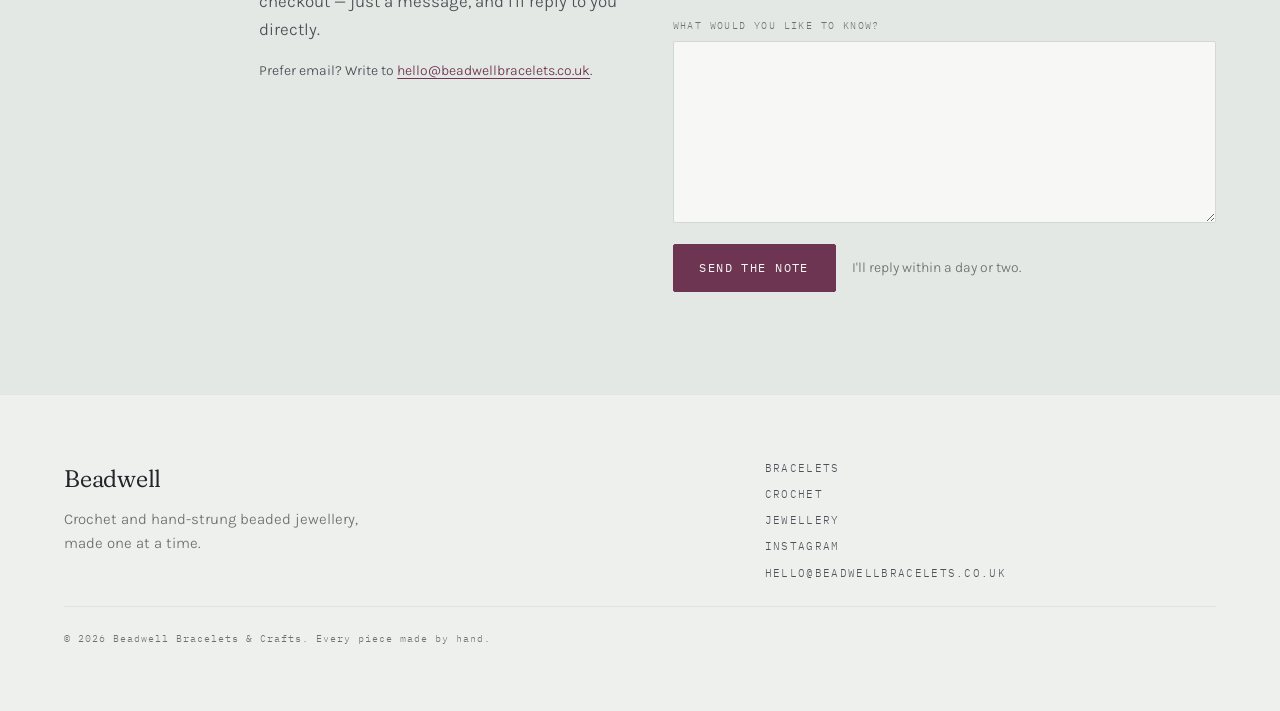
==== commit c95c4963: "Split the collection into a page per category The single filtered page becomes four:  - index.html  " ====
--- a/index.html
+++ b/index.html
@@ -6,15 +6,7 @@
 <title>Beadwell Bracelets &amp; Crafts</title>
 <meta name="description" content="A small workshop making crochet pieces and hand-strung beaded jewellery, one at a time. Browse the collection and send a note about anything that catches your eye.">
 <meta name="theme-color" content="#EEF0EE">
-
-<!-- Social sharing. Replace images/share.jpg with a 1200x630 photo when you have one. -->
-<meta property="og:type" content="website">
-<meta property="og:title" content="Beadwell Bracelets &amp; Crafts">
-<meta property="og:description" content="Crochet pieces and hand-strung beaded jewellery, made one at a time.">
-<meta property="og:image" content="images/share.jpg">
-
 <link rel="icon" href="data:image/svg+xml,%3Csvg xmlns='http://www.w3.org/2000/svg' viewBox='0 0 32 32'%3E%3Ccircle cx='16' cy='16' r='15' fill='%236E3552'/%3E%3Ccircle cx='16' cy='16' r='6.5' fill='none' stroke='%23EEF0EE' stroke-width='2.4'/%3E%3Ccircle cx='16' cy='5.5' r='2.6' fill='%23EEF0EE'/%3E%3C/svg%3E">
-
 <link rel="preconnect" href="https://fonts.googleapis.com">
 <link rel="preconnect" href="https://fonts.gstatic.com" crossorigin>
 <link rel="stylesheet" href="https://fonts.googleapis.com/css2?family=Fraunces:SOFT,WONK,opsz,wght@0..100,0..1,9..144,300..700&family=Karla:wght@300..700&family=IBM+Plex+Mono:wght@400;500&display=swap">
@@ -22,33 +14,33 @@
 </head>
 <body>
 
-<a class="skip" href="#collection">Skip to the collection</a>
+<a class="skip" href="#main">Skip to the main content</a>
 
 <header class="site-head">
-  <a class="wordmark" href="#top">
+  <a class="wordmark" href="index.html">
     <span class="wordmark__main">Beadwell</span>
     <span class="wordmark__sub">Bracelets &amp; Crafts</span>
   </a>
   <nav class="site-nav" aria-label="Main">
-    <a href="#collection">Collection</a>
-    <a href="#about">About</a>
-    <a href="#commissions">Commissions</a>
+    <a href="bracelets.html">Bracelets</a>
+    <a href="crochet.html">Crochet</a>
+    <a href="jewellery.html">Jewellery</a>
+    <a href="index.html#about">About</a>
     <a href="#enquire" class="nav-cta">Enquire</a>
   </nav>
 </header>
 
-<main id="top">
-
-  <!-- ── Hero ─────────────────────────────────────────────── -->
+<main id="main">
+
   <section class="hero">
     <div class="hero__text">
       <p class="eyebrow reveal">Handmade · One of a kind</p>
       <h1 class="reveal">Every stitch counted, every bead strung by hand.</h1>
-      <p class="lede reveal">Beadwell is a one-person workshop making crochet pieces and beaded
-        jewellery in small numbers. Nothing here is mass-made, and nothing comes out quite the
-        same way twice.</p>
+      <p class="lede reveal">Beadwell is a one-person workshop making crochet pieces and
+        beaded jewellery in small numbers. Nothing here is mass-made, and nothing comes
+        out quite the same way twice.</p>
       <div class="hero__actions reveal">
-        <a class="btn btn--solid" href="#collection">See the collection</a>
+        <a class="btn btn--solid" href="bracelets.html">See the bracelets</a>
         <a class="btn btn--ghost" href="#enquire">Ask about a piece</a>
       </div>
     </div>
@@ -57,229 +49,70 @@
     </figure>
   </section>
 
-  <!-- ── Collection ───────────────────────────────────────── -->
   <section id="collection" class="section">
     <div class="spine" aria-hidden="true"><span>The Collection</span></div>
-
     <div class="section__body">
       <header class="section__head">
-        <h2>Pieces made so far</h2>
-        <p class="note">There's no checkout here yet — this is a place to look rather than buy.
-          If something catches your eye, use <strong>Enquire</strong> and I'll come back to you
-          with sizing, colours and price.</p>
+        <h2>Three things I make</h2>
+        <p class="note">There's no checkout here — this is a place to look rather than buy.
+          If something catches your eye, use <strong>Enquire</strong> and I'll come back to
+          you with sizing, colours and price.</p>
       </header>
-
-      <div class="filters" role="group" aria-label="Filter the collection">
-        <button type="button" class="chip is-active" data-filter="all" aria-pressed="true">All pieces</button>
-        <button type="button" class="chip" data-filter="crochet" aria-pressed="false">Crochet</button>
-        <button type="button" class="chip" data-filter="bracelets" aria-pressed="false">Bracelets</button>
-        <button type="button" class="chip" data-filter="jewellery" aria-pressed="false">Jewellery</button>
-      </div>
-
-      <!-- Each card: set --img to a real photo in images/ and it replaces the woven texture.
-           Keep the ratio class to control how tall the card sits in the grid. -->
-      <div class="grid" id="grid">
-
-        <article class="piece" data-cat="bracelets">
-          <div class="piece__media ratio-45" style="--img:url('images/damson-seed-bracelet.jpg')">
-            <canvas class="texture" data-texture="bead" data-seed="damson-seed"></canvas>
-            <span class="filehint">images/damson-seed-bracelet.jpg</span>
-          </div>
-          <div class="piece__body">
-            <h3>Damson Seed Bracelet</h3>
-            <p>Three strands of size 11 glass seed beads, twisted and finished with a sterling
-              hook clasp. Deepens from plum to near-black as it turns in the light.</p>
-            <dl class="spec">
-              <div><dt>Ref</dt><dd>BW·01</dd></div>
-              <div><dt>Materials</dt><dd>Glass seed beads, sterling silver</dd></div>
-              <div><dt>Length</dt><dd>18 cm, adjustable to 20</dd></div>
-            </dl>
-            <button type="button" class="enquire-btn" data-piece="Damson Seed Bracelet" data-ref="BW·01">Enquire about this piece</button>
-          </div>
-        </article>
-
-        <article class="piece" data-cat="crochet">
-          <div class="piece__media ratio-11" style="--img:url('images/harbour-stripe-blanket.jpg')">
-            <canvas class="texture" data-texture="stitch" data-seed="harbour-stripe"></canvas>
-            <span class="filehint">images/harbour-stripe-blanket.jpg</span>
-          </div>
-          <div class="piece__body">
-            <h3>Harbour Stripe Blanket</h3>
-            <p>Worked in wide bands of cotton in a half-treble stitch, so it lies flat and washes
-              well. Heavy enough to stay put on the arm of a chair.</p>
-            <dl class="spec">
-              <div><dt>Ref</dt><dd>BW·02</dd></div>
-              <div><dt>Materials</dt><dd>100% cotton DK, 5 mm hook</dd></div>
-              <div><dt>Size</dt><dd>120 × 150 cm</dd></div>
-            </dl>
-            <button type="button" class="enquire-btn" data-piece="Harbour Stripe Blanket" data-ref="BW·02">Enquire about this piece</button>
-          </div>
-        </article>
-
-        <article class="piece" data-cat="jewellery">
-          <div class="piece__media ratio-34" style="--img:url('images/riverstone-strand.jpg')">
-            <canvas class="texture" data-texture="bead" data-seed="riverstone"></canvas>
-            <span class="filehint">images/riverstone-strand.jpg</span>
-          </div>
-          <div class="piece__body">
-            <h3>Riverstone Strand</h3>
-            <p>Freshwater pearls graded by hand from the middle out, knotted between each bead on
-              silk so they sit properly against the collarbone.</p>
-            <dl class="spec">
-              <div><dt>Ref</dt><dd>BW·03</dd></div>
-              <div><dt>Materials</dt><dd>Freshwater pearls, knotted silk</dd></div>
-              <div><dt>Length</dt><dd>44 cm</dd></div>
-            </dl>
-            <button type="button" class="enquire-btn" data-piece="Riverstone Strand" data-ref="BW·03">Enquire about this piece</button>
-          </div>
-        </article>
-
-        <article class="piece" data-cat="crochet">
-          <div class="piece__media ratio-45" style="--img:url('images/bramble-bucket-hat.jpg')">
-            <canvas class="texture" data-texture="stitch" data-seed="bramble-hat"></canvas>
-            <span class="filehint">images/bramble-bucket-hat.jpg</span>
-          </div>
-          <div class="piece__body">
-            <h3>Bramble Bucket Hat</h3>
-            <p>Worked in a continuous spiral from the crown down, in a merino blend that softens
-              after the first wear. Brim holds its shape without wire.</p>
-            <dl class="spec">
-              <div><dt>Ref</dt><dd>BW·04</dd></div>
-              <div><dt>Materials</dt><dd>Merino/cotton blend, 4 mm hook</dd></div>
-              <div><dt>Size</dt><dd>Made to head measurement</dd></div>
-            </dl>
-            <button type="button" class="enquire-btn" data-piece="Bramble Bucket Hat" data-ref="BW·04">Enquire about this piece</button>
-          </div>
-        </article>
-
-        <article class="piece" data-cat="bracelets">
-          <div class="piece__media ratio-34" style="--img:url('images/wren-charm-bracelet.jpg')">
-            <canvas class="texture" data-texture="bead" data-seed="wren-charm"></canvas>
-            <span class="filehint">images/wren-charm-bracelet.jpg</span>
-          </div>
-          <div class="piece__body">
-            <h3>Wren Charm Bracelet</h3>
-            <p>A fine brass curb chain hung with small cast charms. Tell me what the charms should
-              be and I'll build it around them — this one is birds and a single seed pearl.</p>
-            <dl class="spec">
-              <div><dt>Ref</dt><dd>BW·05</dd></div>
-              <div><dt>Materials</dt><dd>Brass chain, cast charms, seed pearl</dd></div>
-              <div><dt>Length</dt><dd>17–21 cm</dd></div>
-            </dl>
-            <button type="button" class="enquire-btn" data-piece="Wren Charm Bracelet" data-ref="BW·05">Enquire about this piece</button>
-          </div>
-        </article>
-
-        <article class="piece" data-cat="crochet">
-          <div class="piece__media ratio-11" style="--img:url('images/cobblestone-tote.jpg')">
-            <canvas class="texture" data-texture="stitch" data-seed="cobblestone"></canvas>
-            <span class="filehint">images/cobblestone-tote.jpg</span>
-          </div>
-          <div class="piece__body">
-            <h3>Cobblestone Tote</h3>
-            <p>A dense bobble stitch worked over jute, lined in cotton so nothing catches. Carries
-              a full shop without stretching out of shape.</p>
-            <dl class="spec">
-              <div><dt>Ref</dt><dd>BW·06</dd></div>
-              <div><dt>Materials</dt><dd>Jute and cotton, lined</dd></div>
-              <div><dt>Size</dt><dd>36 × 34 cm, 28 cm handles</dd></div>
-            </dl>
-            <button type="button" class="enquire-btn" data-piece="Cobblestone Tote" data-ref="BW·06">Enquire about this piece</button>
-          </div>
-        </article>
-
-        <article class="piece" data-cat="jewellery">
-          <div class="piece__media ratio-45" style="--img:url('images/lichen-beaded-hoops.jpg')">
-            <canvas class="texture" data-texture="bead" data-seed="lichen-hoops"></canvas>
-            <span class="filehint">images/lichen-beaded-hoops.jpg</span>
-          </div>
-          <div class="piece__body">
-            <h3>Lichen Beaded Hoops</h3>
-            <p>Seed beads wrapped around a slim hoop in three greens that shift where they overlap.
-              Light enough to forget you're wearing them.</p>
-            <dl class="spec">
-              <div><dt>Ref</dt><dd>BW·07</dd></div>
-              <div><dt>Materials</dt><dd>Glass seed beads, sterling ear wires</dd></div>
-              <div><dt>Size</dt><dd>32 mm hoop</dd></div>
-            </dl>
-            <button type="button" class="enquire-btn" data-piece="Lichen Beaded Hoops" data-ref="BW·07">Enquire about this piece</button>
-          </div>
-        </article>
-
-        <article class="piece" data-cat="crochet">
-          <div class="piece__media ratio-34" style="--img:url('images/tidepool-baby-blanket.jpg')">
-            <canvas class="texture" data-texture="stitch" data-seed="tidepool"></canvas>
-            <span class="filehint">images/tidepool-baby-blanket.jpg</span>
-          </div>
-          <div class="piece__body">
-            <h3>Tidepool Baby Blanket</h3>
-            <p>A soft ripple stitch in machine-washable cotton, edged all round in a single
-              contrast round. A common first commission, and usually a gift.</p>
-            <dl class="spec">
-              <div><dt>Ref</dt><dd>BW·08</dd></div>
-              <div><dt>Materials</dt><dd>Machine-washable cotton, 4 mm hook</dd></div>
-              <div><dt>Size</dt><dd>75 × 90 cm</dd></div>
-            </dl>
-            <button type="button" class="enquire-btn" data-piece="Tidepool Baby Blanket" data-ref="BW·08">Enquire about this piece</button>
-          </div>
-        </article>
-
-        <article class="piece" data-cat="bracelets">
-          <div class="piece__media ratio-45" style="--img:url('images/brass-chain-anklet.jpg')">
-            <canvas class="texture" data-texture="bead" data-seed="brass-anklet"></canvas>
-            <span class="filehint">images/brass-chain-anklet.jpg</span>
-          </div>
-          <div class="piece__body">
-            <h3>Brass Chain Anklet</h3>
-            <p>Flat brass chain with a run of tiny faceted beads set off-centre, so it sits to one
-              side of the ankle rather than dead front.</p>
-            <dl class="spec">
-              <div><dt>Ref</dt><dd>BW·09</dd></div>
-              <div><dt>Materials</dt><dd>Raw brass, faceted glass</dd></div>
-              <div><dt>Length</dt><dd>23–26 cm</dd></div>
-            </dl>
-            <button type="button" class="enquire-btn" data-piece="Brass Chain Anklet" data-ref="BW·09">Enquire about this piece</button>
-          </div>
-        </article>
-
-        <article class="piece" data-cat="crochet">
-          <div class="piece__media ratio-11" style="--img:url('images/meadow-granny-cardigan.jpg')">
-            <canvas class="texture" data-texture="stitch" data-seed="meadow-cardi"></canvas>
-            <span class="filehint">images/meadow-granny-cardigan.jpg</span>
-          </div>
-          <div class="piece__body">
-            <h3>Meadow Granny Cardigan</h3>
-            <p>Classic granny squares joined as you go, so there are no seams to press. Each square
-              takes a different centre colour and they're laid out before anything is joined.</p>
-            <dl class="spec">
-              <div><dt>Ref</dt><dd>BW·10</dd></div>
-              <div><dt>Materials</dt><dd>Cotton/acrylic blend, 4 mm hook</dd></div>
-              <div><dt>Size</dt><dd>Made to measurement, S–XL</dd></div>
-            </dl>
-            <button type="button" class="enquire-btn" data-piece="Meadow Granny Cardigan" data-ref="BW·10">Enquire about this piece</button>
-          </div>
-        </article>
-
-      </div>
-      <p class="empty" id="empty" hidden>Nothing in that category yet — try <button type="button" class="linkish" data-filter="all">all pieces</button>.</p>
-    </div>
-  </section>
-
-  <!-- ── About ────────────────────────────────────────────── -->
+      <div class="cats">
+        <a class="cat" href="bracelets.html">
+          <div class="piece__media ratio-45" style="--img:url('images/bracelet-01.jpg')">
+            <canvas class="texture" data-texture="bead" data-seed="cat-bracelets"></canvas>
+          </div>
+          <div class="cat__body">
+            <p class="eyebrow">25 pieces</p>
+            <h3>Bracelets</h3>
+            <p>Beaded, wire-linked and leather-wrapped, with a charm at the clasp.</p>
+            <span class="cat__go">View the bracelets &rarr;</span>
+          </div>
+        </a>
+        <a class="cat" href="crochet.html">
+          <div class="piece__media ratio-45" style="--img:url('images/crochet-03.jpg')">
+            <canvas class="texture" data-texture="stitch" data-seed="cat-crochet"></canvas>
+          </div>
+          <div class="cat__body">
+            <p class="eyebrow">19 pieces</p>
+            <h3>Crochet</h3>
+            <p>Amigurumi animals, cot mobiles, baskets and bags in cotton yarn.</p>
+            <span class="cat__go">View the crochet &rarr;</span>
+          </div>
+        </a>
+        <a class="cat" href="jewellery.html">
+          <div class="piece__media ratio-45" style="--img:url('images/jewellery-01.jpg')">
+            <canvas class="texture" data-texture="bead" data-seed="cat-jewellery"></canvas>
+          </div>
+          <div class="cat__body">
+            <p class="eyebrow">12 pieces</p>
+            <h3>Jewellery</h3>
+            <p>Wire-wrapped stones, woven tree pendants and hand-formed silver.</p>
+            <span class="cat__go">View the jewellery &rarr;</span>
+          </div>
+        </a>
+      </div>
+    </div>
+  </section>
+
   <section id="about" class="section section--alt">
     <div class="spine" aria-hidden="true"><span>About</span></div>
     <div class="section__body about">
       <div class="about__text">
         <h2>Made slowly, on purpose</h2>
-        <p>I've been crocheting since I was small and beading for nearly as long. What started as
-          something to do with my hands in the evening turned into more pieces than the house can
-          reasonably hold, which is how this page came about.</p>
-        <p>Everything is made by me, at home, from materials I've picked myself — natural fibres
-          where I can, glass rather than plastic beads, and proper findings so a clasp doesn't
-          give out after a fortnight. A bracelet takes an evening. A blanket takes considerably
-          longer.</p>
-        <p>Colours are the part I enjoy most. If you like a piece but not its palette, that's an
-          easy thing to change.</p>
+        <p>I've been crocheting since I was small and beading for nearly as long. What
+          started as something to do with my hands in the evening turned into more pieces
+          than the house can reasonably hold, which is how this page came about.</p>
+        <p>Everything is made by me, at home, from materials I've picked myself — natural
+          fibres where I can, glass and real stone rather than plastic, and proper findings
+          so a clasp doesn't give out after a fortnight. A bracelet takes an evening. A
+          blanket takes considerably longer.</p>
+        <p>Colours are the part I enjoy most. If you like a piece but not its palette,
+          that's an easy thing to change — most of what you see here can be remade in
+          whatever suits you.</p>
+        <p>I'm not a shop and I don't want to be one. If something here appeals, send a
+          note and we'll work it out between us.</p>
       </div>
       <figure class="about__swatch" aria-hidden="true">
         <div class="piece__media ratio-45" style="--img:url('images/workspace.jpg')">
@@ -290,7 +123,6 @@
     </div>
   </section>
 
-  <!-- ── Commissions ──────────────────────────────────────── -->
   <section id="commissions" class="section">
     <div class="spine" aria-hidden="true"><span>Commissions</span></div>
     <div class="section__body">
@@ -302,35 +134,34 @@
         <li>
           <span class="steps__num">01</span>
           <h3>Send a note</h3>
-          <p>Tell me what you're after — a piece from the collection in different colours, or
-            something entirely your own. Photos of what you like are genuinely useful.</p>
+          <p>Tell me what you're after — a piece from the collection in different colours,
+            or something entirely your own. Photos of what you like are genuinely useful.</p>
         </li>
         <li>
           <span class="steps__num">02</span>
           <h3>We settle the details</h3>
-          <p>I'll come back with materials, colours, sizing, a price and a rough timescale. Nothing
-            starts until you're happy with all of it.</p>
+          <p>I'll come back with materials, colours, sizing, a price and a rough timescale.
+            Nothing starts until you're happy with all of it.</p>
         </li>
         <li>
           <span class="steps__num">03</span>
           <h3>It gets made</h3>
-          <p>I'll send a photo or two along the way. Small pieces take a week or so; larger crochet
-            work takes longer and I'll always say so up front.</p>
+          <p>I'll send a photo or two along the way. Small pieces take a week or so; larger
+            crochet work takes longer and I'll always say so up front.</p>
         </li>
       </ol>
     </div>
   </section>
 
-  <!-- ── Enquire ──────────────────────────────────────────── -->
   <section id="enquire" class="section section--alt">
     <div class="spine" aria-hidden="true"><span>Enquire</span></div>
     <div class="section__body enquire">
       <div class="enquire__intro">
         <h2>Send a note</h2>
-        <p>This goes straight to my inbox. There's no payment on the site — no card details, no
-          checkout — just a message, and I'll reply to you directly.</p>
+        <p>This goes straight to my inbox. There's no payment on the site — no card
+          details, no checkout — just a message, and I'll reply to you directly.</p>
         <p class="fineprint">Prefer email? Write to
-          <!-- EDIT: swap this for your real address (it appears twice: here and in the footer). -->
+          <!-- EDIT: swap this for your real address. -->
           <a href="mailto:hello@beadwellbracelets.co.uk">hello@beadwellbracelets.co.uk</a>.</p>
       </div>
 
@@ -380,6 +211,9 @@
     <p>Crochet and hand-strung beaded jewellery, made one at a time.</p>
   </div>
   <nav class="site-foot__links" aria-label="Footer">
+    <a href="bracelets.html">Bracelets</a>
+    <a href="crochet.html">Crochet</a>
+    <a href="jewellery.html">Jewellery</a>
     <!-- EDIT: point this at your real Instagram handle, or delete the line. -->
     <a href="https://instagram.com/" rel="me noopener" target="_blank">Instagram</a>
     <a href="mailto:hello@beadwellbracelets.co.uk">hello@beadwellbracelets.co.uk</a>
--- a/assets/style.css
+++ b/assets/style.css
@@ -264,22 +264,51 @@
 .section__head { display: flex; flex-direction: column; gap: 1rem; }
 .section__head h2 { font-size: clamp(1.9rem, 3.6vw, 3rem); font-weight: 300; letter-spacing: -.01em; }
 
-/* ── Filters ───────────────────────────────────────────── */
-
-.filters { display: flex; flex-wrap: wrap; gap: .5rem; }
-.chip {
+/* ── Category cards (landing page) ─────────────────────── */
+
+.cats { display: grid; gap: var(--gap); }
+@media (min-width: 46rem) { .cats { grid-template-columns: repeat(3, 1fr); } }
+
+.cat {
+  display: flex; flex-direction: column;
+  text-decoration: none;
+  color: var(--ink);
+  background: var(--card);
+  border: 1px solid var(--line-soft);
+  border-radius: var(--radius);
+  overflow: hidden;
+  transition: border-color .25s ease, transform .25s ease;
+}
+.cat:hover { border-color: var(--accent); transform: translateY(-3px); color: var(--ink); }
+.cat .piece__media { border-bottom: 1px solid var(--line-soft); }
+.cat__body { display: flex; flex-direction: column; gap: .6rem; padding: 1.25rem 1.25rem 1.5rem; }
+.cat__body h3 {
+  font-size: 1.6rem;
+  font-variation-settings: "SOFT" 50, "WONK" 1, "opsz" 32;
+}
+.cat__body > p { font-size: .9375rem; color: var(--ink-soft); line-height: 1.6; }
+.cat__go {
+  margin-top: .35rem;
   font-family: var(--font-mono);
   font-size: .6875rem; letter-spacing: .12em; text-transform: uppercase;
-  padding: .55rem 1rem;
-  background: transparent;
-  color: var(--ink-soft);
-  border: 1px solid var(--line);
-  border-radius: 999px;
-  cursor: pointer;
-  transition: background-color .18s ease, color .18s ease, border-color .18s ease;
-}
-.chip:hover { border-color: var(--accent); color: var(--accent); }
-.chip.is-active { background: var(--ink); border-color: var(--ink); color: var(--paper); }
+  color: var(--accent);
+}
+.cat:hover .cat__go { color: var(--accent-dim); }
+
+/* ── Category page header ──────────────────────────────── */
+
+.page-head .section__body { gap: 1.1rem; }
+.page-head h1 {
+  font-size: clamp(2.3rem, 5vw, 3.9rem);
+  font-weight: 300;
+  font-variation-settings: "SOFT" 50, "WONK" 1, "opsz" 90;
+  letter-spacing: -.015em;
+  max-width: 18ch;
+}
+.page-head .note { padding-top: .5rem; }
+
+/* Mark the page you're on in the nav */
+.site-nav a[aria-current="page"] { color: var(--accent); border-bottom-color: var(--accent); }
 
 /* ── Gallery: true masonry via CSS columns ─────────────── */
 
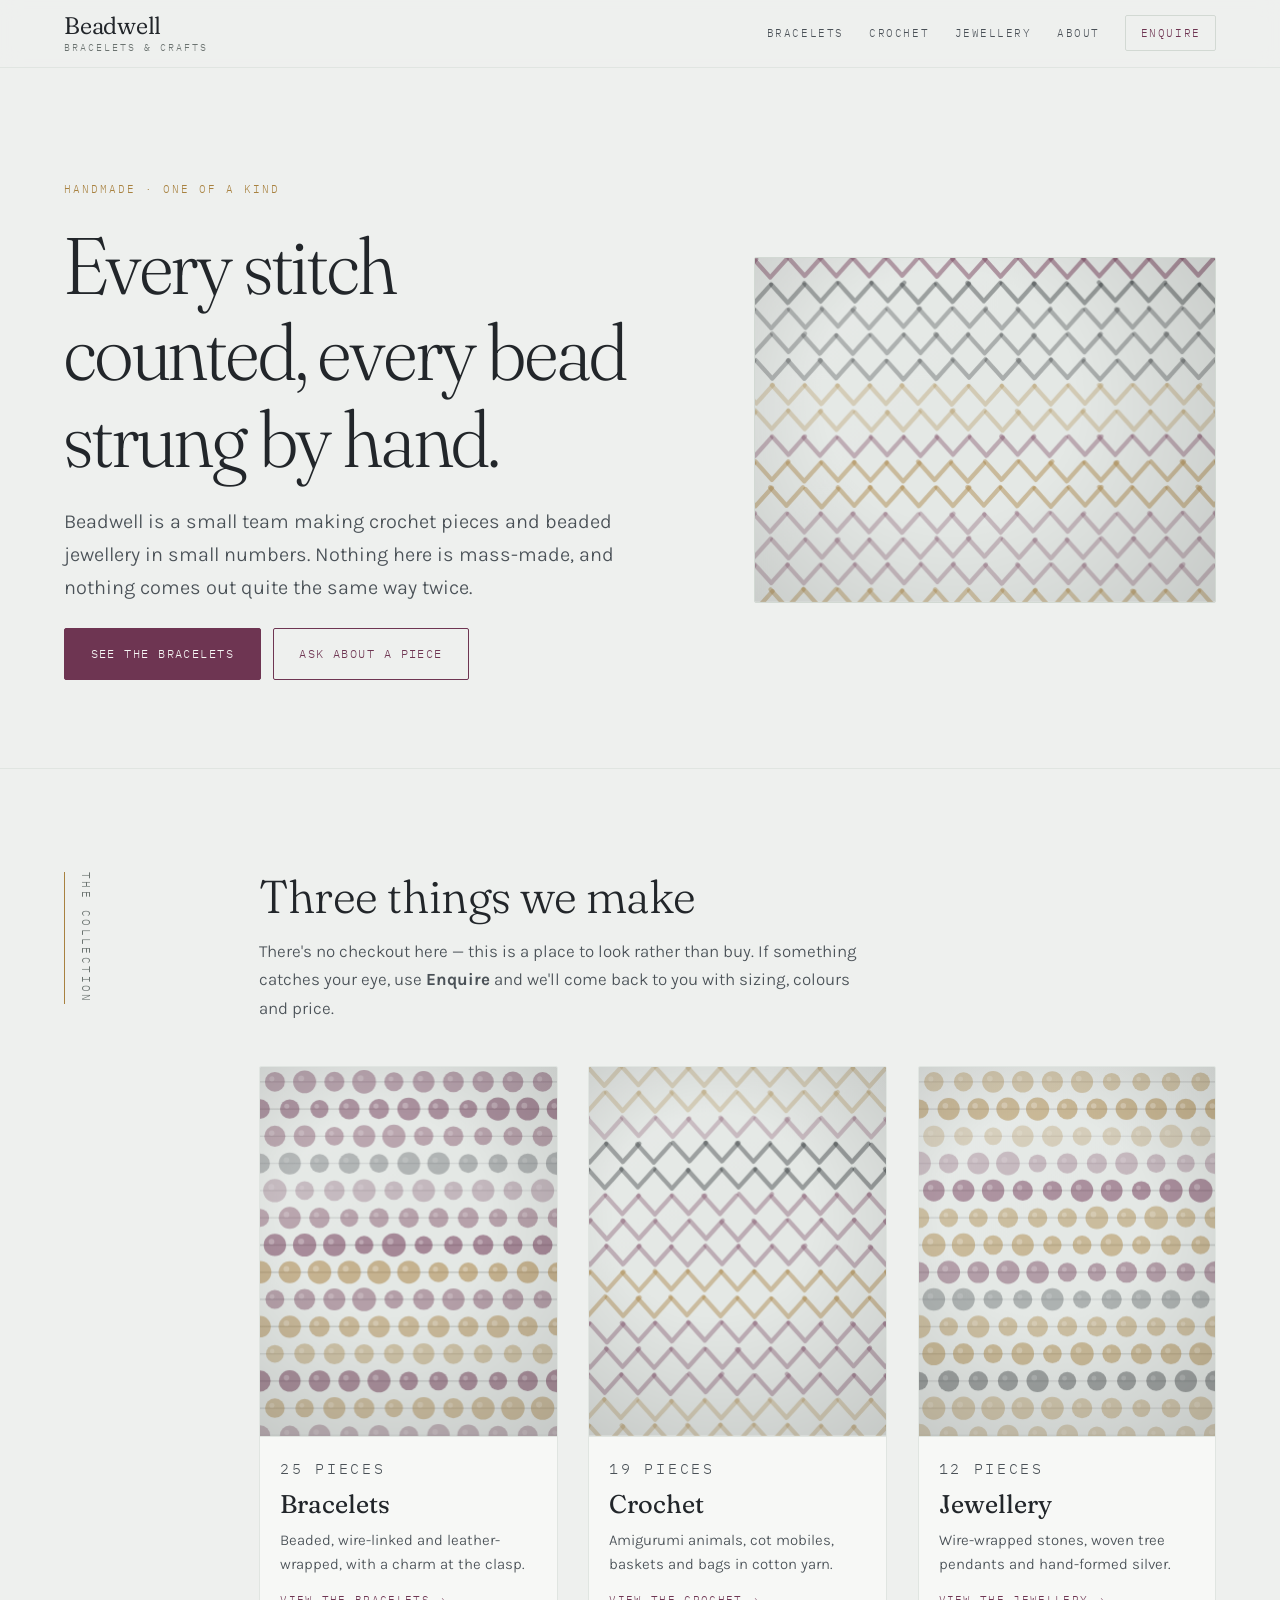
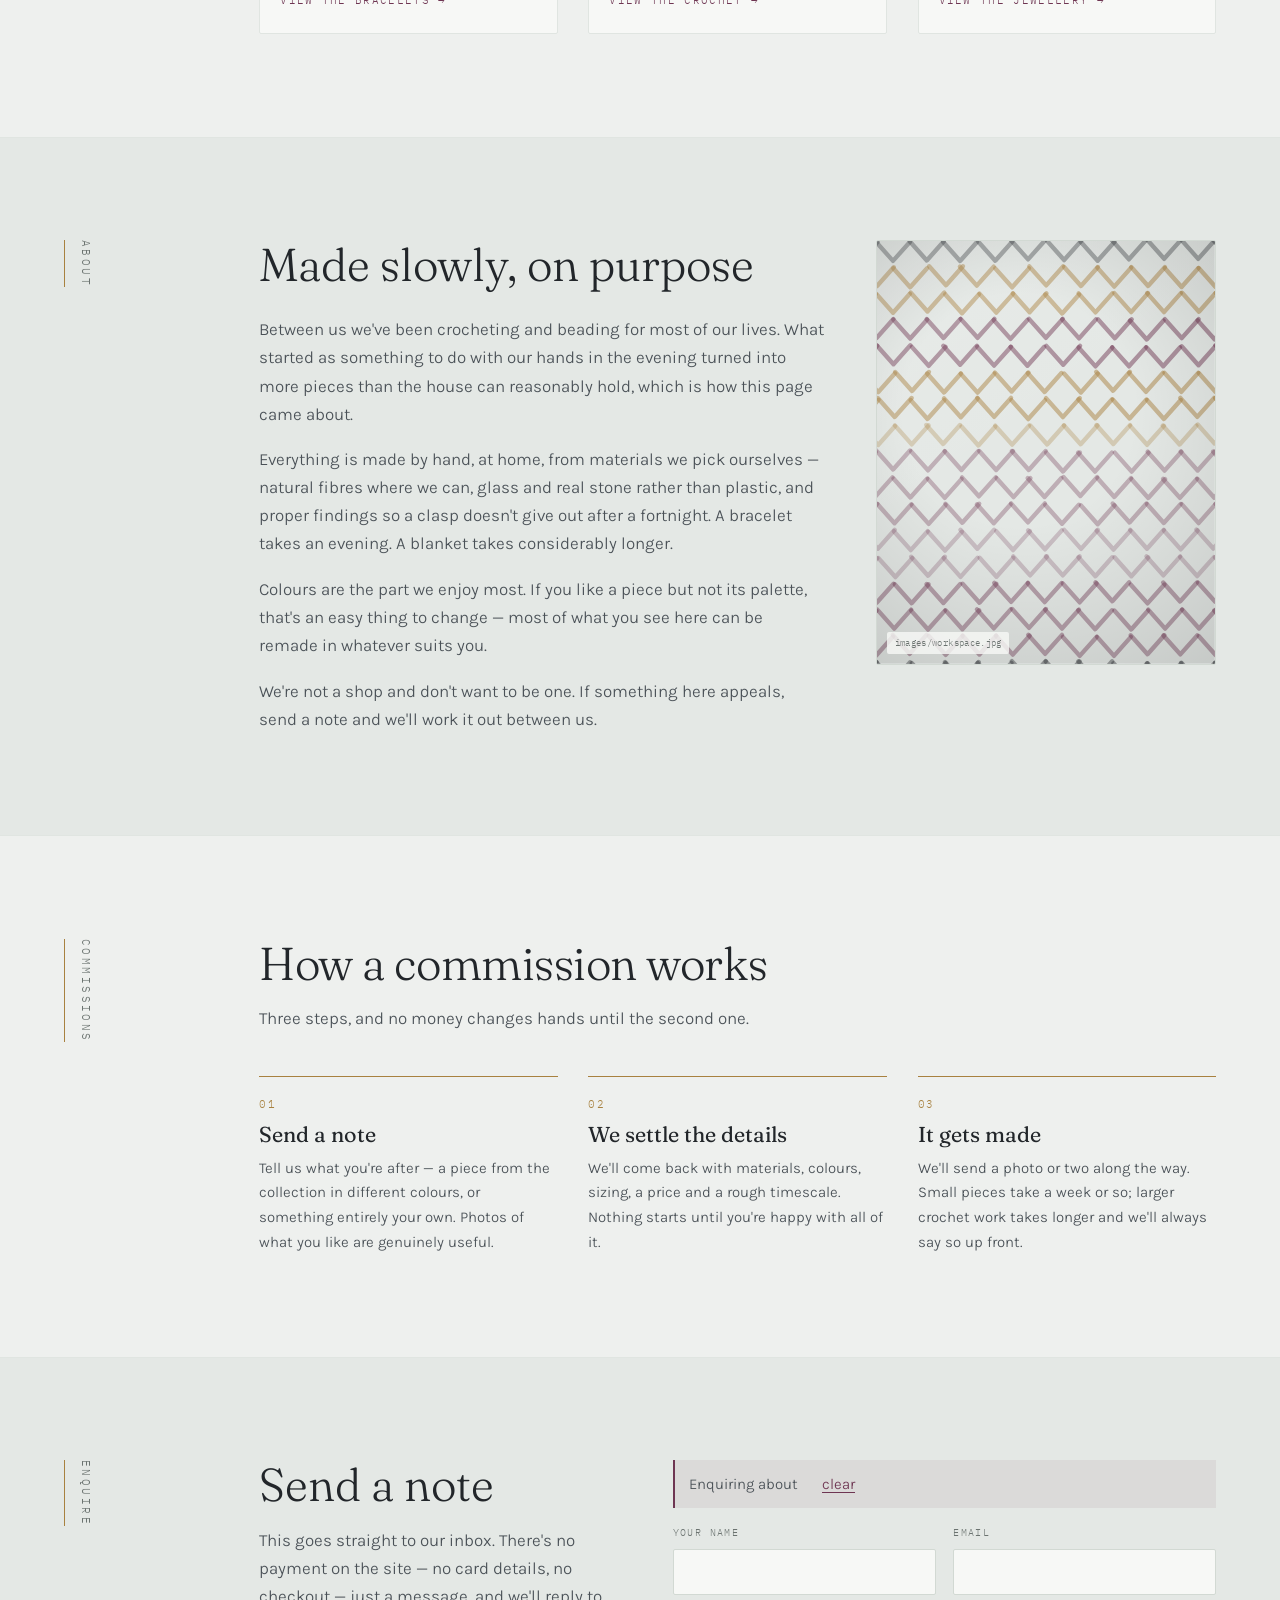
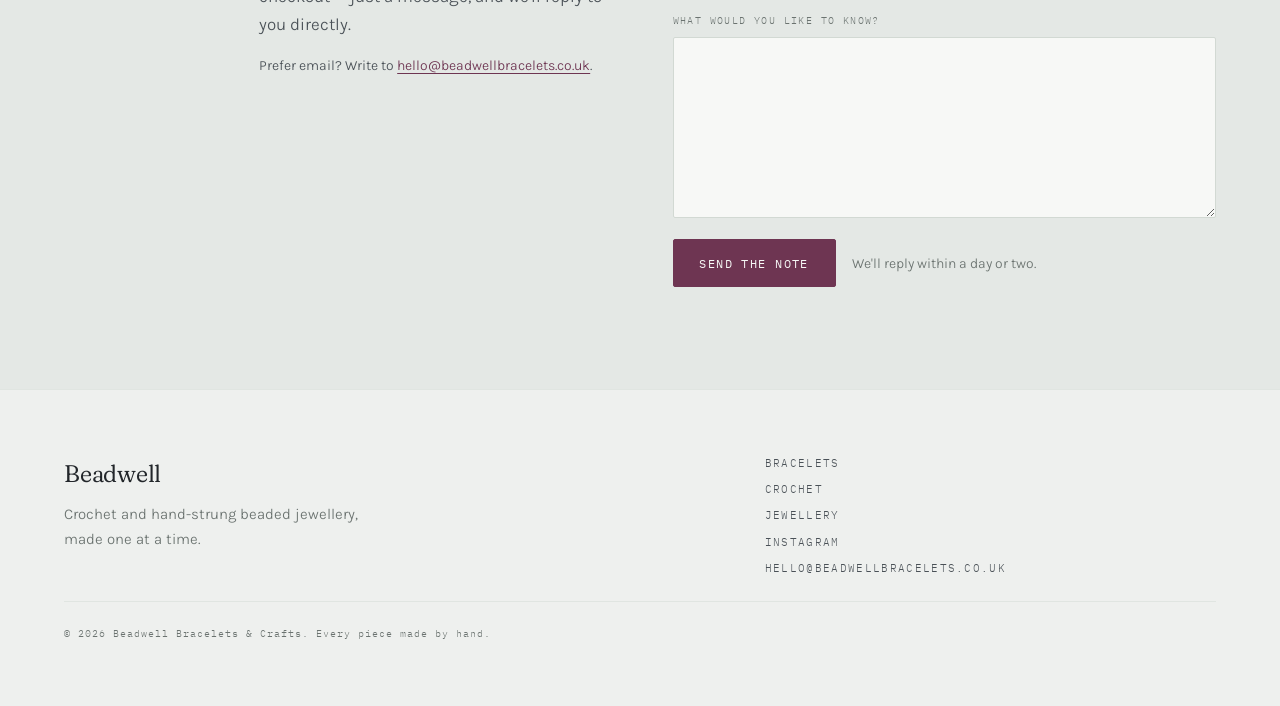
==== commit 020cc7a4: "Support a logo in the header, and shift the copy to a small team Logo: the text wordmark stays as th" ====
--- a/index.html
+++ b/index.html
@@ -18,8 +18,13 @@
 
 <header class="site-head">
   <a class="wordmark" href="index.html">
-    <span class="wordmark__main">Beadwell</span>
-    <span class="wordmark__sub">Bracelets &amp; Crafts</span>
+    <!-- The logo replaces the text below as soon as images/logo.svg or
+         images/logo.png exists. Until then the text shows. -->
+    <img class="wordmark__logo" alt="Beadwell Bracelets &amp; Crafts" hidden>
+    <span class="wordmark__text">
+      <span class="wordmark__main">Beadwell</span>
+      <span class="wordmark__sub">Bracelets &amp; Crafts</span>
+    </span>
   </a>
   <nav class="site-nav" aria-label="Main">
     <a href="bracelets.html">Bracelets</a>
@@ -36,9 +41,9 @@
     <div class="hero__text">
       <p class="eyebrow reveal">Handmade · One of a kind</p>
       <h1 class="reveal">Every stitch counted, every bead strung by hand.</h1>
-      <p class="lede reveal">Beadwell is a one-person workshop making crochet pieces and
-        beaded jewellery in small numbers. Nothing here is mass-made, and nothing comes
-        out quite the same way twice.</p>
+      <p class="lede reveal">Beadwell is a small team making crochet pieces and beaded jewellery in
+        small numbers. Nothing here is mass-made, and nothing comes out quite the same
+        way twice.</p>
       <div class="hero__actions reveal">
         <a class="btn btn--solid" href="bracelets.html">See the bracelets</a>
         <a class="btn btn--ghost" href="#enquire">Ask about a piece</a>
@@ -53,10 +58,10 @@
     <div class="spine" aria-hidden="true"><span>The Collection</span></div>
     <div class="section__body">
       <header class="section__head">
-        <h2>Three things I make</h2>
+        <h2>Three things we make</h2>
         <p class="note">There's no checkout here — this is a place to look rather than buy.
-          If something catches your eye, use <strong>Enquire</strong> and I'll come back to
-          you with sizing, colours and price.</p>
+          If something catches your eye, use <strong>Enquire</strong> and we'll come back
+          to you with sizing, colours and price.</p>
       </header>
       <div class="cats">
         <a class="cat" href="bracelets.html">
@@ -101,17 +106,17 @@
     <div class="section__body about">
       <div class="about__text">
         <h2>Made slowly, on purpose</h2>
-        <p>I've been crocheting since I was small and beading for nearly as long. What
-          started as something to do with my hands in the evening turned into more pieces
-          than the house can reasonably hold, which is how this page came about.</p>
-        <p>Everything is made by me, at home, from materials I've picked myself — natural
-          fibres where I can, glass and real stone rather than plastic, and proper findings
-          so a clasp doesn't give out after a fortnight. A bracelet takes an evening. A
-          blanket takes considerably longer.</p>
-        <p>Colours are the part I enjoy most. If you like a piece but not its palette,
+        <p>Between us we've been crocheting and beading for most of our lives. What
+          started as something to do with our hands in the evening turned into more
+          pieces than the house can reasonably hold, which is how this page came about.</p>
+        <p>Everything is made by hand, at home, from materials we pick ourselves —
+          natural fibres where we can, glass and real stone rather than plastic, and
+          proper findings so a clasp doesn't give out after a fortnight. A bracelet takes
+          an evening. A blanket takes considerably longer.</p>
+        <p>Colours are the part we enjoy most. If you like a piece but not its palette,
           that's an easy thing to change — most of what you see here can be remade in
           whatever suits you.</p>
-        <p>I'm not a shop and I don't want to be one. If something here appeals, send a
+        <p>We're not a shop and don't want to be one. If something here appeals, send a
           note and we'll work it out between us.</p>
       </div>
       <figure class="about__swatch" aria-hidden="true">
@@ -134,20 +139,20 @@
         <li>
           <span class="steps__num">01</span>
           <h3>Send a note</h3>
-          <p>Tell me what you're after — a piece from the collection in different colours,
+          <p>Tell us what you're after — a piece from the collection in different colours,
             or something entirely your own. Photos of what you like are genuinely useful.</p>
         </li>
         <li>
           <span class="steps__num">02</span>
           <h3>We settle the details</h3>
-          <p>I'll come back with materials, colours, sizing, a price and a rough timescale.
+          <p>We'll come back with materials, colours, sizing, a price and a rough timescale.
             Nothing starts until you're happy with all of it.</p>
         </li>
         <li>
           <span class="steps__num">03</span>
           <h3>It gets made</h3>
-          <p>I'll send a photo or two along the way. Small pieces take a week or so; larger
-            crochet work takes longer and I'll always say so up front.</p>
+          <p>We'll send a photo or two along the way. Small pieces take a week or so; larger
+            crochet work takes longer and we'll always say so up front.</p>
         </li>
       </ol>
     </div>
@@ -158,8 +163,8 @@
     <div class="section__body enquire">
       <div class="enquire__intro">
         <h2>Send a note</h2>
-        <p>This goes straight to my inbox. There's no payment on the site — no card
-          details, no checkout — just a message, and I'll reply to you directly.</p>
+        <p>This goes straight to our inbox. There's no payment on the site — no card
+          details, no checkout — just a message, and we'll reply to you directly.</p>
         <p class="fineprint">Prefer email? Write to
           <!-- EDIT: swap this for your real address. -->
           <a href="mailto:hello@beadwellbracelets.co.uk">hello@beadwellbracelets.co.uk</a>.</p>
@@ -196,7 +201,7 @@
 
         <div class="form__foot">
           <button type="submit" class="btn btn--solid">Send the note</button>
-          <span class="fineprint">I'll reply within a day or two.</span>
+          <span class="fineprint">We'll reply within a day or two.</span>
         </div>
         <p class="form__status" id="form-status" role="status" hidden></p>
       </form>
@@ -207,7 +212,8 @@
 
 <footer class="site-foot">
   <div class="site-foot__brand">
-    <span class="wordmark__main">Beadwell</span>
+    <img class="foot-logo" alt="Beadwell Bracelets &amp; Crafts" hidden>
+    <span class="wordmark__main foot-mark">Beadwell</span>
     <p>Crochet and hand-strung beaded jewellery, made one at a time.</p>
   </div>
   <nav class="site-foot__links" aria-label="Footer">
--- a/assets/style.css
+++ b/assets/style.css
@@ -156,15 +156,41 @@
 
 .site-head {
   position: sticky; top: 0; z-index: 50;
+  gap: clamp(1rem, 4vw, 3rem);
   display: flex; align-items: center; justify-content: space-between;
   gap: 1rem;
-  padding: 1rem var(--gutter);
+  padding: .85rem var(--gutter);
   background: color-mix(in srgb, var(--paper) 88%, transparent);
   backdrop-filter: blur(10px);
   border-bottom: 1px solid var(--line-soft);
 }
 
-.wordmark { text-decoration: none; color: var(--ink); display: grid; line-height: 1; }
+.wordmark {
+  text-decoration: none; color: var(--ink);
+  display: flex; align-items: center;
+  line-height: 1;
+  min-width: 0;
+}
+.wordmark__text { display: grid; }
+
+/* The logo box is height-led: whatever the artwork's proportions, it is
+   scaled to fit and never stretched. A wide logo simply gets more width. */
+.wordmark__logo {
+  display: block;
+  height: clamp(2.1rem, 4.4vw, 2.9rem);
+  width: auto;
+  max-width: min(58vw, 20rem);
+  object-fit: contain;
+  object-position: left center;
+}
+.wordmark__logo[hidden], .wordmark__text[hidden], .foot-logo[hidden], .foot-mark[hidden] { display: none; }
+
+.foot-logo {
+  display: block;
+  height: 2.6rem; width: auto; max-width: 16rem;
+  object-fit: contain; object-position: left center;
+  margin-bottom: .25rem;
+}
 .wordmark__main {
   font-family: var(--font-display);
   font-variation-settings: "SOFT" 60, "WONK" 1, "opsz" 40;
@@ -527,3 +553,6 @@
   }
   .js .reveal, .js .piece.will-reveal { opacity: 1; transform: none; }
 }
+
+/* A little more headroom once real artwork is in the header. */
+:root.has-logo .site-head { padding-top: 1rem; padding-bottom: 1rem; }
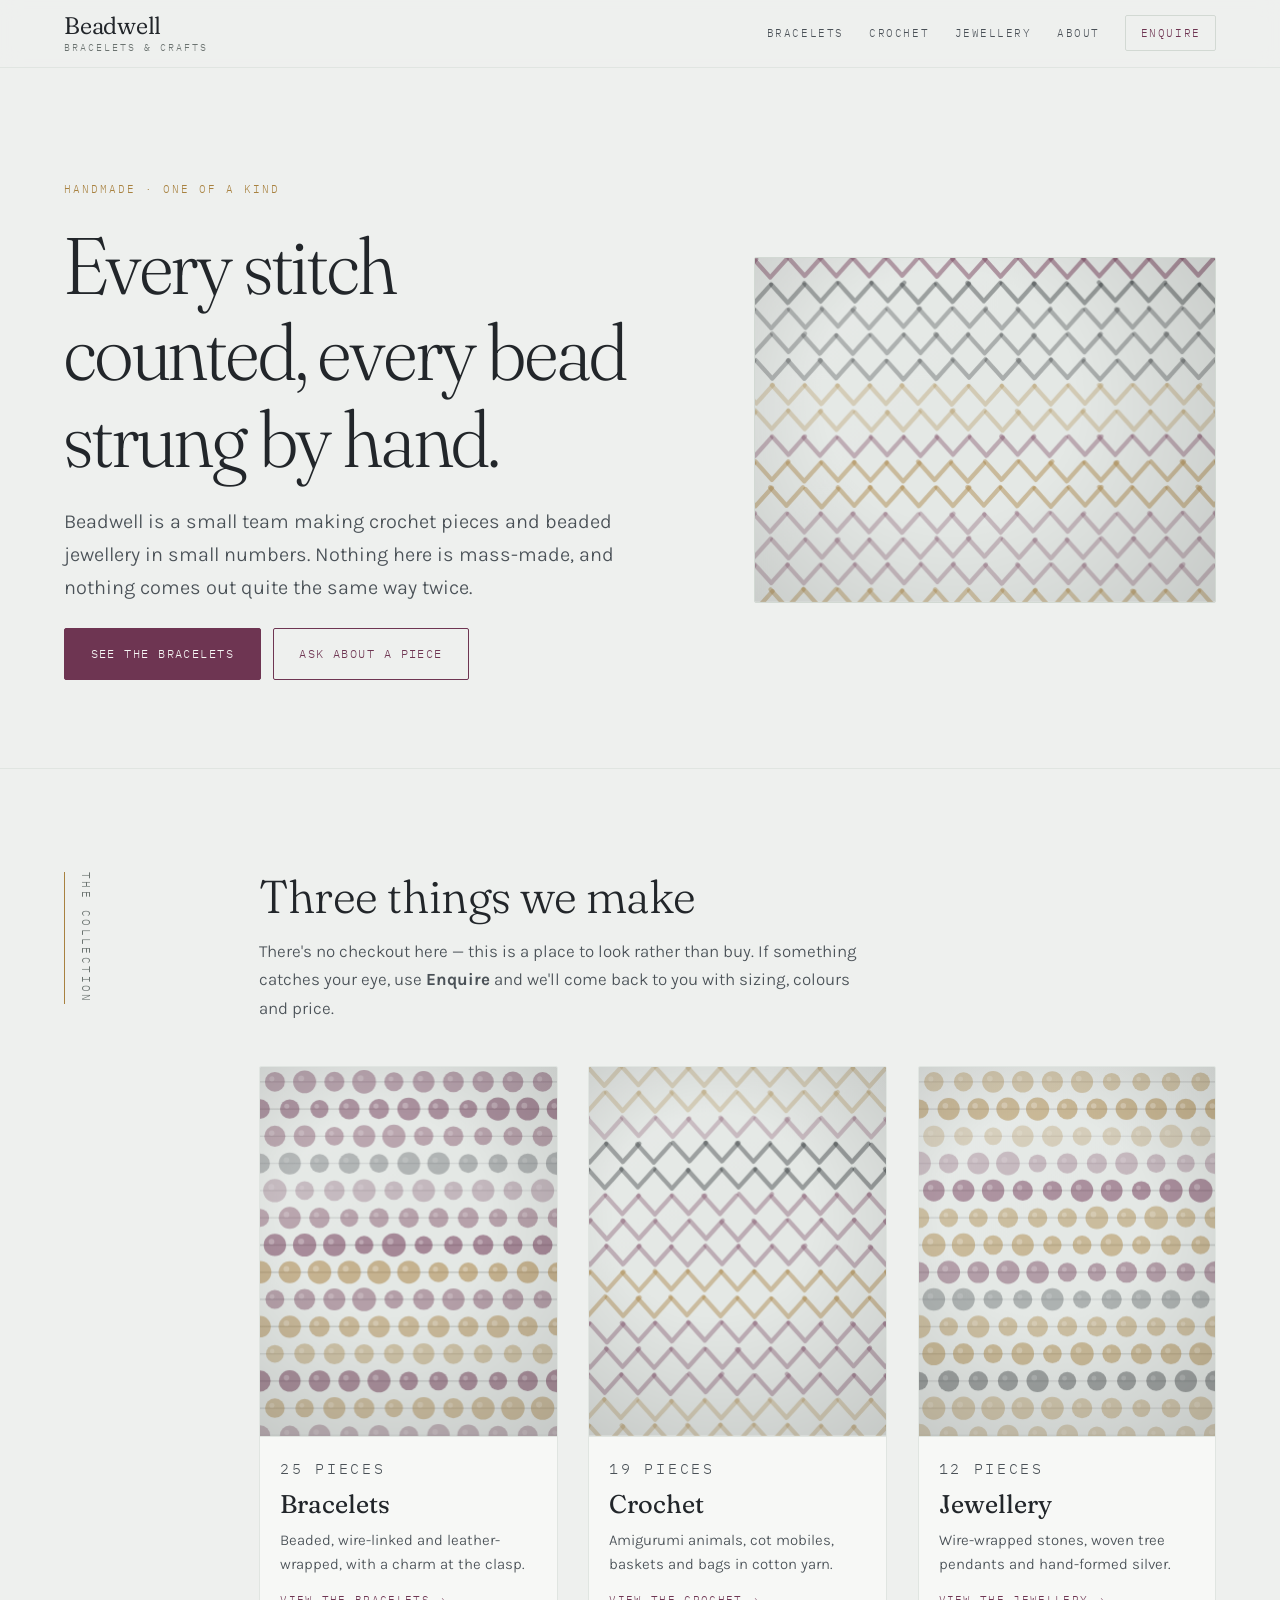
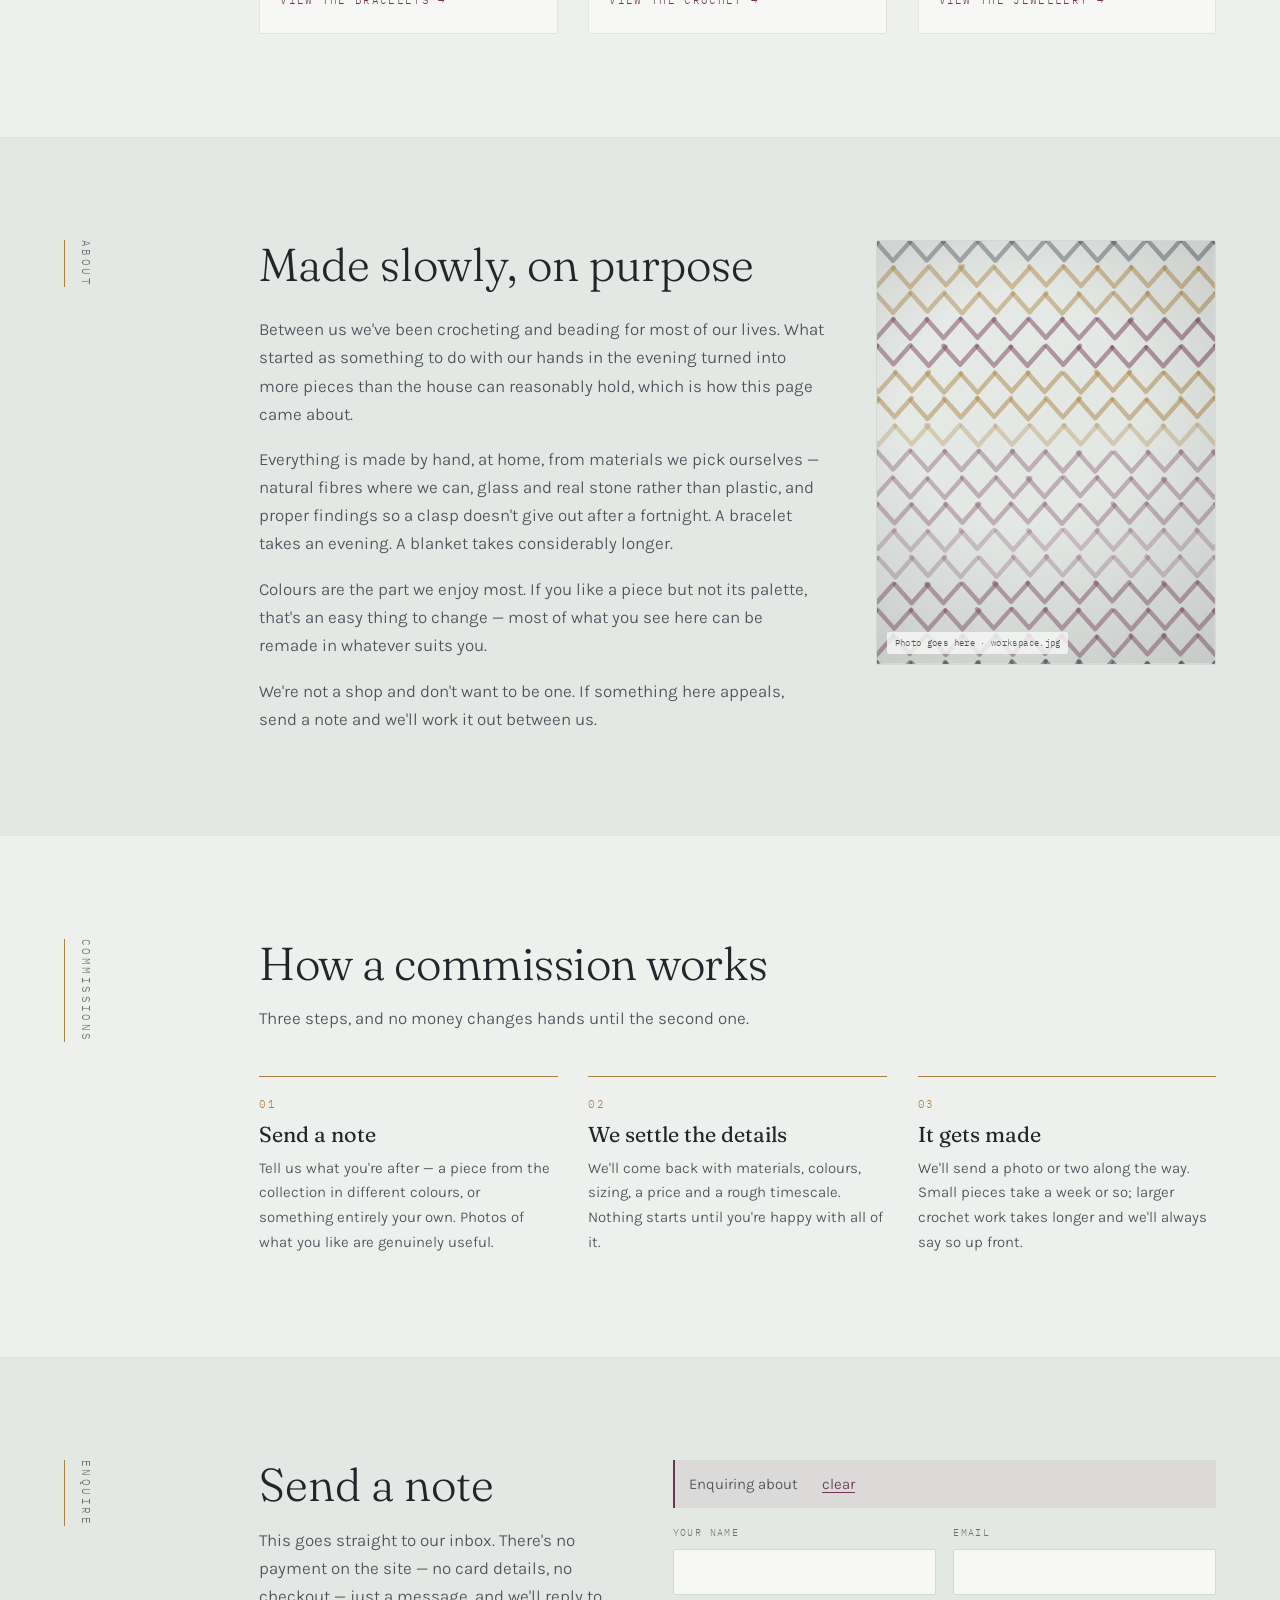
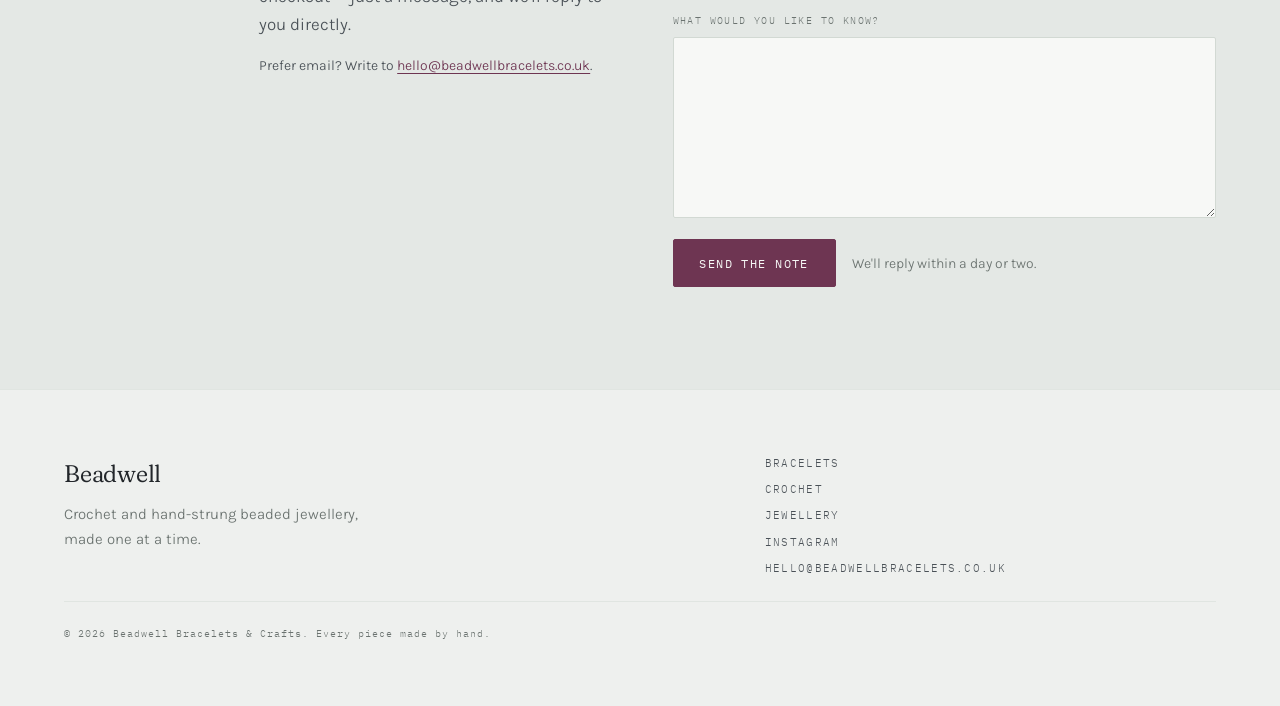
==== commit 8f68e63f: "Fix photos never appearing, and add a browser-based photo splitter The photo bug: each card set --im" ====
--- a/index.html
+++ b/index.html
@@ -65,8 +65,9 @@
       </header>
       <div class="cats">
         <a class="cat" href="bracelets.html">
-          <div class="piece__media ratio-45" style="--img:url('images/bracelet-01.jpg')">
+          <div class="piece__media ratio-45">
             <canvas class="texture" data-texture="bead" data-seed="cat-bracelets"></canvas>
+            <img class="photo" src="images/bracelet-01.jpg" alt="" loading="lazy" decoding="async">
           </div>
           <div class="cat__body">
             <p class="eyebrow">25 pieces</p>
@@ -76,8 +77,9 @@
           </div>
         </a>
         <a class="cat" href="crochet.html">
-          <div class="piece__media ratio-45" style="--img:url('images/crochet-03.jpg')">
+          <div class="piece__media ratio-45">
             <canvas class="texture" data-texture="stitch" data-seed="cat-crochet"></canvas>
+            <img class="photo" src="images/crochet-03.jpg" alt="" loading="lazy" decoding="async">
           </div>
           <div class="cat__body">
             <p class="eyebrow">19 pieces</p>
@@ -87,8 +89,9 @@
           </div>
         </a>
         <a class="cat" href="jewellery.html">
-          <div class="piece__media ratio-45" style="--img:url('images/jewellery-01.jpg')">
+          <div class="piece__media ratio-45">
             <canvas class="texture" data-texture="bead" data-seed="cat-jewellery"></canvas>
+            <img class="photo" src="images/jewellery-01.jpg" alt="" loading="lazy" decoding="async">
           </div>
           <div class="cat__body">
             <p class="eyebrow">12 pieces</p>
@@ -120,9 +123,10 @@
           note and we'll work it out between us.</p>
       </div>
       <figure class="about__swatch" aria-hidden="true">
-        <div class="piece__media ratio-45" style="--img:url('images/workspace.jpg')">
+        <div class="piece__media ratio-45">
           <canvas class="texture" data-texture="stitch" data-seed="workbench"></canvas>
-          <span class="filehint">images/workspace.jpg</span>
+          <img class="photo" src="images/workspace.jpg" alt="" loading="lazy" decoding="async">
+          <span class="filehint">Photo goes here &middot; workspace.jpg</span>
         </div>
       </figure>
     </div>
--- a/assets/style.css
+++ b/assets/style.css
@@ -369,24 +369,29 @@
 
 .piece__media canvas { position: absolute; inset: 0; width: 100%; height: 100%; display: block; }
 
-/* The real photo sits on top of the generated texture.
-   If images/<name>.jpg doesn't exist yet, this layer simply
-   doesn't paint and the woven texture shows through. */
-.piece__media::after {
-  content: "";
+/* The real photo sits on top of the generated texture. It is a real <img>
+   rather than a CSS background so the path resolves against the page — a
+   url() inside a custom property would resolve against the stylesheet
+   instead, which silently breaks every path. app.js hides the image if the
+   file isn't there yet, letting the woven texture show through. */
+.piece__media .photo {
   position: absolute; inset: 0;
-  background-image: var(--img);
-  background-size: cover;
-  background-position: center;
-  transition: transform .5s ease;
-}
-.piece:hover .piece__media::after { transform: scale(1.03); }
+  width: 100%; height: 100%;
+  object-fit: cover;
+  display: block;
+  /* Transparent until the file is confirmed present. Not display:none —
+     a lazily-loaded image that isn't displayed never fetches at all. */
+  opacity: 0;
+  transition: opacity .4s ease, transform .5s ease;
+}
+.piece__media .photo.is-there { opacity: 1; }
+.piece:hover .photo, .cat:hover .photo { transform: scale(1.03); }
 
 /* Filename hint — covered up the moment a real photo is added */
 .filehint {
-  position: absolute; left: .625rem; bottom: .625rem; z-index: 1;
+  position: absolute; left: .625rem; bottom: .625rem;
   font-family: var(--font-mono); font-size: .5625rem; letter-spacing: .04em;
-  color: var(--muted);
+  color: var(--ink-soft);
   background: color-mix(in srgb, var(--card) 82%, transparent);
   padding: .2rem .45rem;
   border-radius: var(--radius);
